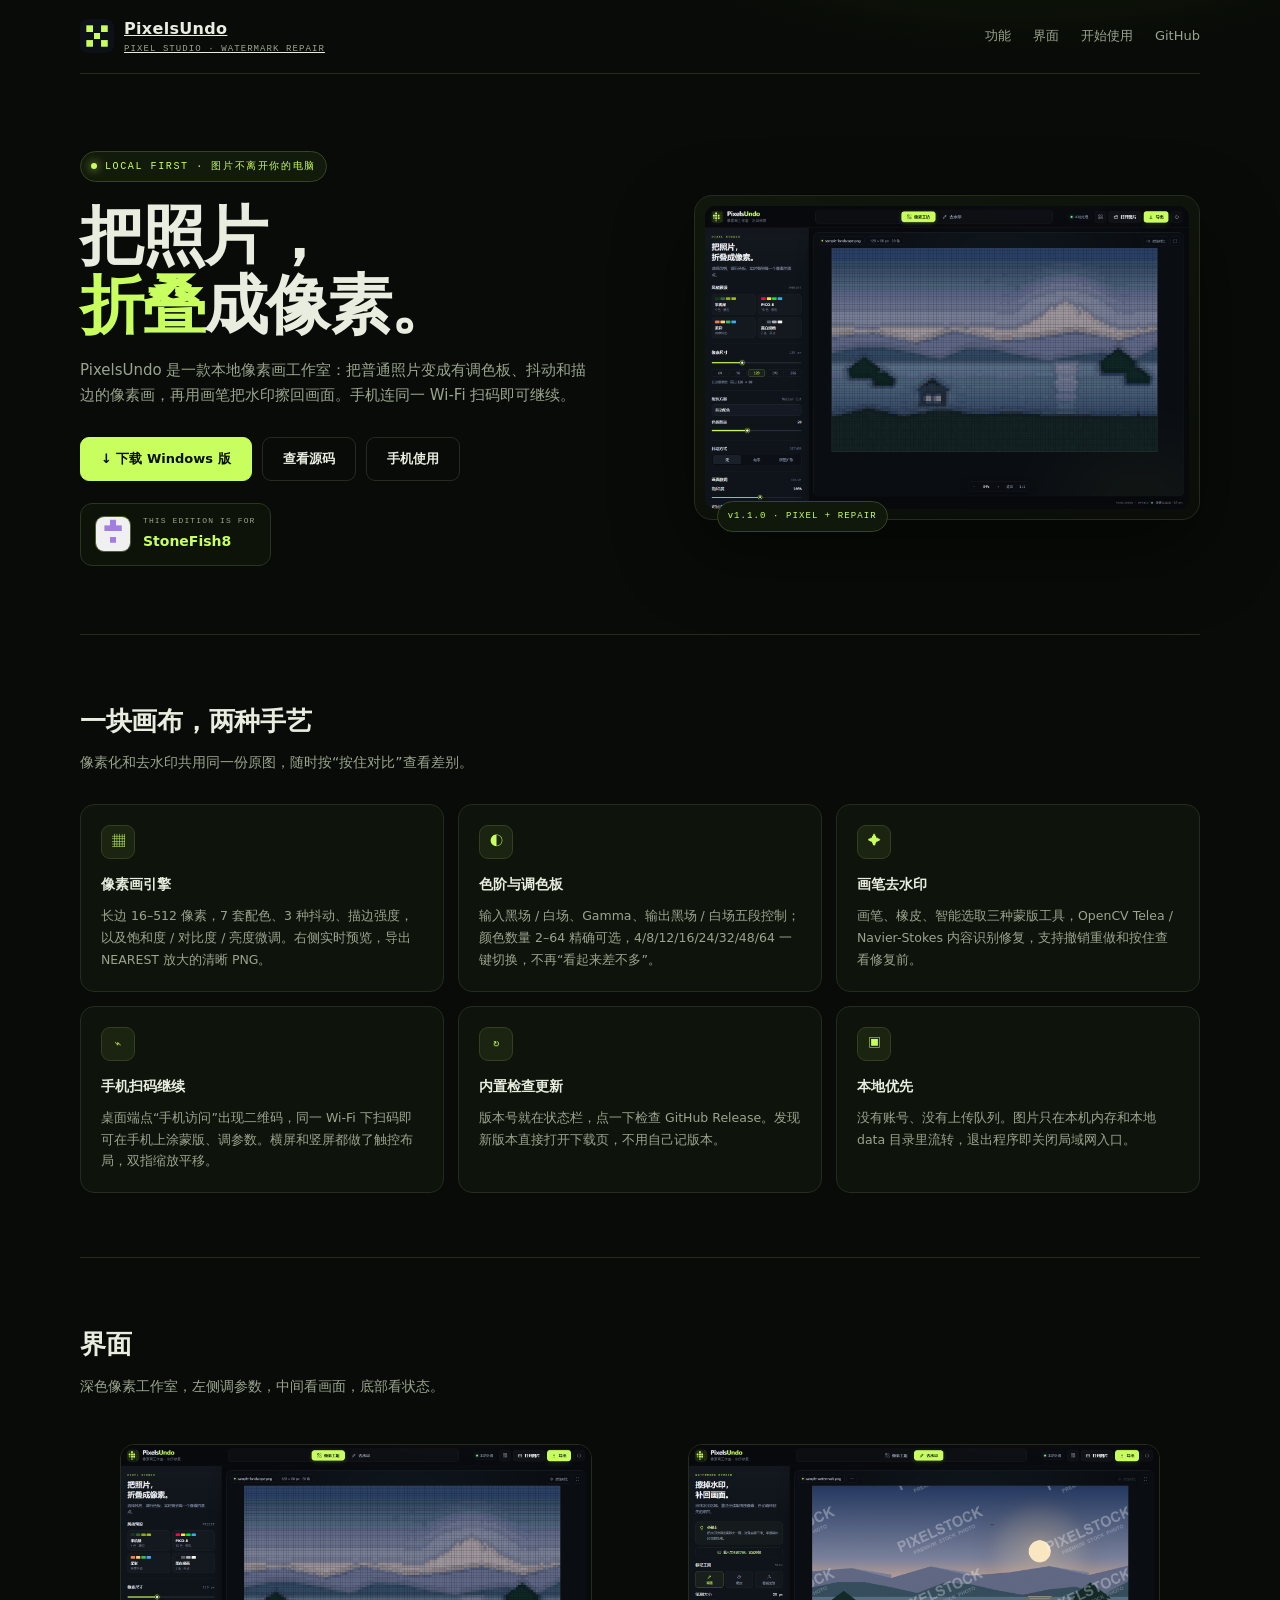
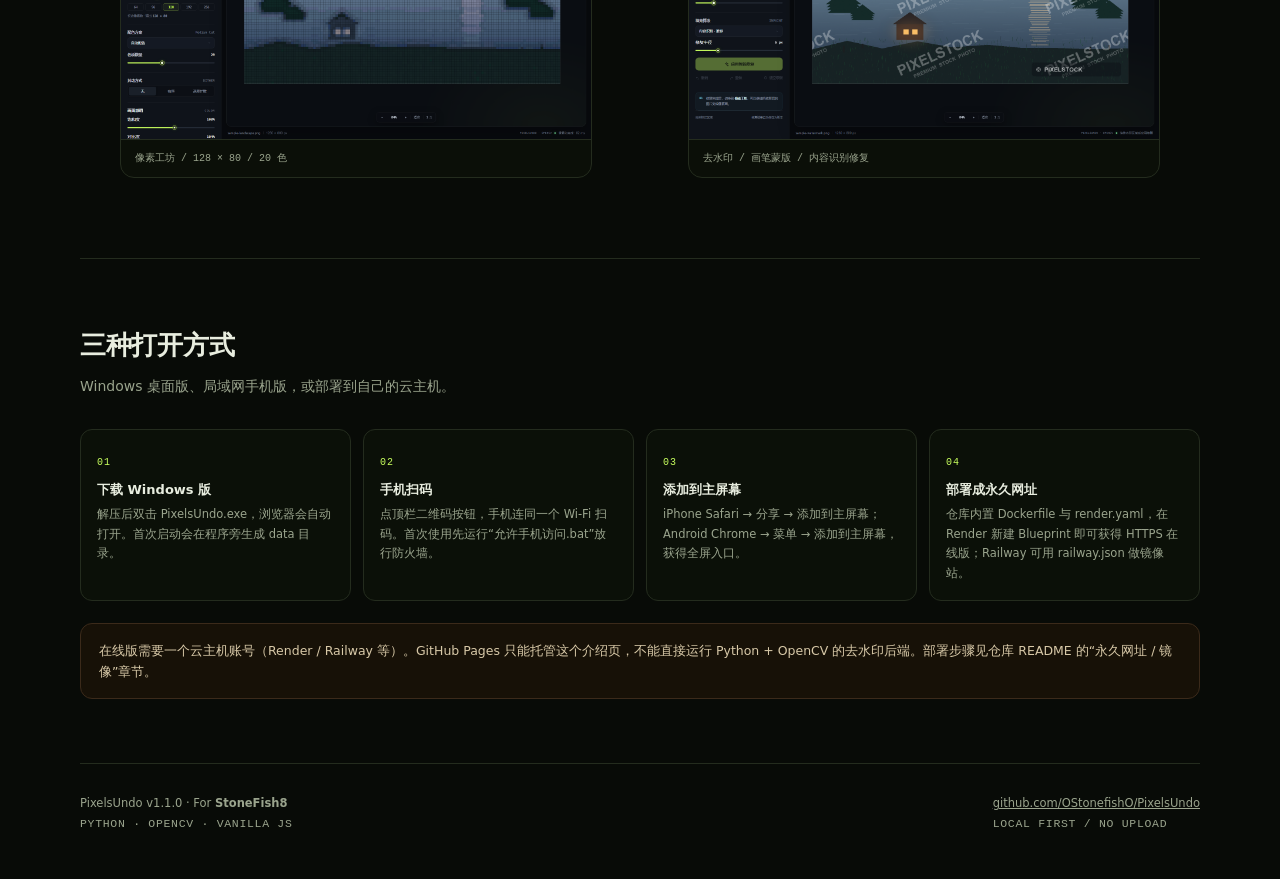
==== site/index.html @ 35895c7f "Release 1.1.0: levels, exact color counts, updater, and cloud deploy" ====
<!doctype html>
<html lang="zh-CN">
<head>
<meta charset="utf-8">
<meta name="viewport" content="width=device-width, initial-scale=1, viewport-fit=cover">
<title>PixelsUndo — 把照片折叠成像素，把水印擦回画面</title>
<meta name="description" content="PixelsUndo 是一款本地运行的像素画工作室：照片转像素画、色阶与调色板控制、画笔去水印、手机扫码使用。">
<meta name="theme-color" content="#0a0d07">
<link rel="icon" href="assets/icon.png">
<style>
:root{--bg:#080b07;--panel:#0e130c;--line:#242c1e;--text:#e8eddf;--muted:#9aa48d;--lime:#c8ff5e;--pink:#ff5c8f;--mono:"Cascadia Code","SFMono-Regular",Consolas,monospace}
*{box-sizing:border-box}
html{scroll-behavior:smooth}
body{margin:0;background:radial-gradient(900px 500px at 80% -10%,#23320d 0%,transparent 60%),var(--bg);color:var(--text);font-family:"Segoe UI","Microsoft YaHei",system-ui,sans-serif;line-height:1.7}
a{color:inherit}
.wrap{width:min(1120px,calc(100% - 40px));margin:0 auto}
nav{display:flex;align-items:center;justify-content:space-between;gap:18px;height:74px;border-bottom:1px solid var(--line)}
.brand{display:flex;align-items:center;gap:10px;font-weight:800;letter-spacing:.02em}
.brand img{width:34px;height:34px;border-radius:8px}
.brand small{display:block;font-family:var(--mono);font-size:9px;color:var(--muted);font-weight:500;letter-spacing:.12em}
.navlinks{display:flex;gap:22px;font-size:13px;color:var(--muted)}
.navlinks a{text-decoration:none}.navlinks a:hover{color:var(--lime)}
.hero{display:grid;grid-template-columns:1.05fr .95fr;gap:54px;align-items:center;padding:76px 0 68px}
.eyebrow{display:inline-flex;align-items:center;gap:8px;font-family:var(--mono);font-size:10px;letter-spacing:.16em;color:var(--lime);border:1px solid #35451f;background:#121a0b;padding:6px 10px;border-radius:999px}
.dot{width:6px;height:6px;border-radius:50%;background:var(--lime);box-shadow:0 0 10px var(--lime)}
h1{font-size:clamp(38px,5.2vw,64px);line-height:1.08;letter-spacing:-.03em;margin:20px 0 18px}
h1 em{font-style:normal;color:var(--lime)}
.lead{font-size:15px;color:var(--muted);max-width:520px;margin:0 0 28px}
.actions{display:flex;flex-wrap:wrap;gap:10px}
.btn{display:inline-flex;align-items:center;justify-content:center;gap:8px;height:44px;padding:0 20px;border-radius:9px;text-decoration:none;font-weight:700;font-size:13px;border:1px solid var(--line);transition:.18s}
.btn.primary{background:var(--lime);color:#0b1004;border-color:var(--lime)}
.btn.primary:hover{filter:brightness(1.08);transform:translateY(-1px)}
.btn.ghost:hover{border-color:#4b5b36;background:#12180d}
.hero-card{position:relative;border:1px solid var(--line);border-radius:18px;background:linear-gradient(160deg,#11170d,#0a0d08);padding:10px;box-shadow:0 30px 80px rgba(0,0,0,.45)}
.hero-card img{display:block;width:100%;border-radius:11px}
.tag{position:absolute;left:22px;bottom:-13px;background:#10170b;border:1px solid #35451f;color:var(--lime);font-family:var(--mono);font-size:9px;letter-spacing:.12em;padding:7px 10px;border-radius:999px}
.dedication{display:flex;align-items:center;gap:12px;margin:22px 0 0;padding:10px 14px;border:1px solid #2a361f;border-radius:12px;background:#0d1309;width:max-content;max-width:100%}
.dedication img{width:36px;height:36px;border-radius:9px;border:1px solid #4c5f32}
.dedication span{font-family:var(--mono);font-size:8px;letter-spacing:.14em;color:var(--muted);display:block}
.dedication strong{font-size:14px;color:var(--lime)}
section{padding:64px 0;border-top:1px solid var(--line)}
h2{font-size:26px;margin:0 0 8px;letter-spacing:-.01em}
.sub{color:var(--muted);font-size:14px;margin:0 0 30px}
.grid{display:grid;grid-template-columns:repeat(3,1fr);gap:14px}
.card{border:1px solid var(--line);background:var(--panel);border-radius:14px;padding:20px}
.card .ico{width:34px;height:34px;border-radius:9px;background:#1a2411;border:1px solid #33401f;display:grid;place-items:center;color:var(--lime);font-family:var(--mono);font-size:13px;margin-bottom:14px}
.card h3{font-size:14px;margin:0 0 8px}
.card p{margin:0;font-size:12.5px;color:var(--muted);line-height:1.75}
.shots{display:grid;grid-template-columns:1fr 1fr;gap:16px}
.shot{border:1px solid var(--line);border-radius:14px;overflow:hidden;background:#0b0f08}
.shot img{display:block;width:100%;height:auto}
.shot figcaption{padding:10px 14px;font-family:var(--mono);font-size:10px;color:var(--muted);border-top:1px solid var(--line)}
.steps{display:grid;grid-template-columns:repeat(4,1fr);gap:12px;counter-reset:s}
.step{border:1px solid var(--line);border-radius:12px;padding:16px;background:#0b1008}
.step:before{counter-increment:s;content:"0" counter(s);font-family:var(--mono);font-size:10px;color:var(--lime);letter-spacing:.1em}
.step b{display:block;font-size:13px;margin:6px 0 4px}
.step p{margin:0;color:var(--muted);font-size:11.5px;line-height:1.7}
.note{border:1px solid #3b2a1a;background:#171107;border-radius:12px;padding:16px 18px;color:#d8c9a8;font-size:12.5px;margin-top:22px}
footer{border-top:1px solid var(--line);padding:30px 0 46px;color:var(--muted);font-size:11.5px;display:flex;justify-content:space-between;gap:18px;flex-wrap:wrap}
footer .mono{font-family:var(--mono);letter-spacing:.06em}
@media(max-width:860px){.hero{grid-template-columns:1fr;gap:34px;padding-top:48px}.grid{grid-template-columns:1fr 1fr}.steps{grid-template-columns:1fr 1fr}.navlinks{display:none}h1{font-size:40px}}
@media(max-width:560px){.grid,.shots{grid-template-columns:1fr}.steps{grid-template-columns:1fr 1fr}.wrap{width:calc(100% - 28px)}.hero{padding:38px 0 44px}.card{padding:16px}}
</style>
</head>
<body>
<div class="wrap">
  <nav>
    <a class="brand" href="./"><img src="assets/icon.png" alt=""><div>PixelsUndo<small>PIXEL STUDIO · WATERMARK REPAIR</small></div></a>
    <div class="navlinks">
      <a href="#features">功能</a><a href="#shots">界面</a><a href="#start">开始使用</a><a href="https://github.com/OStonefishO/PixelsUndo">GitHub</a>
    </div>
  </nav>

  <header class="hero">
    <div>
      <span class="eyebrow"><i class="dot"></i>LOCAL FIRST · 图片不离开你的电脑</span>
      <h1>把照片，<br><em>折叠</em>成像素。</h1>
      <p class="lead">PixelsUndo 是一款本地像素画工作室：把普通照片变成有调色板、抖动和描边的像素画，再用画笔把水印擦回画面。手机连同一 Wi-Fi 扫码即可继续。</p>
      <div class="actions">
        <a class="btn primary" href="https://github.com/OStonefishO/PixelsUndo/releases/latest">↓ 下载 Windows 版</a>
        <a class="btn ghost" href="https://github.com/OStonefishO/PixelsUndo">查看源码</a>
        <a class="btn ghost" href="#start">手机使用</a>
      </div>
      <div class="dedication">
        <img src="assets/avatar.png" alt="StoneFish8">
        <div><span>THIS EDITION IS FOR</span><strong>StoneFish8</strong></div>
      </div>
    </div>
    <div class="hero-card">
      <img src="assets/pixel.png" alt="PixelsUndo 像素工坊界面">
      <span class="tag">v1.1.0 · PIXEL + REPAIR</span>
    </div>
  </header>

  <section id="features">
    <h2>一块画布，两种手艺</h2>
    <p class="sub">像素化和去水印共用同一份原图，随时按“按住对比”查看差别。</p>
    <div class="grid">
      <article class="card"><div class="ico">▦</div><h3>像素画引擎</h3><p>长边 16–512 像素，7 套配色、3 种抖动、描边强度，以及饱和度 / 对比度 / 亮度微调。右侧实时预览，导出 NEAREST 放大的清晰 PNG。</p></article>
      <article class="card"><div class="ico">◐</div><h3>色阶与调色板</h3><p>输入黑场 / 白场、Gamma、输出黑场 / 白场五段控制；颜色数量 2–64 精确可选，4/8/12/16/24/32/48/64 一键切换，不再“看起来差不多”。</p></article>
      <article class="card"><div class="ico">✦</div><h3>画笔去水印</h3><p>画笔、橡皮、智能选取三种蒙版工具，OpenCV Telea / Navier-Stokes 内容识别修复，支持撤销重做和按住查看修复前。</p></article>
      <article class="card"><div class="ico">⌁</div><h3>手机扫码继续</h3><p>桌面端点“手机访问”出现二维码，同一 Wi-Fi 下扫码即可在手机上涂蒙版、调参数。横屏和竖屏都做了触控布局，双指缩放平移。</p></article>
      <article class="card"><div class="ico">↻</div><h3>内置检查更新</h3><p>版本号就在状态栏，点一下检查 GitHub Release。发现新版本直接打开下载页，不用自己记版本。</p></article>
      <article class="card"><div class="ico">▣</div><h3>本地优先</h3><p>没有账号、没有上传队列。图片只在本机内存和本地 data 目录里流转，退出程序即关闭局域网入口。</p></article>
    </div>
  </section>

  <section id="shots">
    <h2>界面</h2>
    <p class="sub">深色像素工作室，左侧调参数，中间看画面，底部看状态。</p>
    <div class="shots">
      <figure class="shot"><img src="assets/pixel.png" alt="像素工坊"><figcaption>像素工坊 / 128 × 80 / 20 色</figcaption></figure>
      <figure class="shot"><img src="assets/clean.png" alt="去水印"><figcaption>去水印 / 画笔蒙版 / 内容识别修复</figcaption></figure>
    </div>
  </section>

  <section id="start">
    <h2>三种打开方式</h2>
    <p class="sub">Windows 桌面版、局域网手机版，或部署到自己的云主机。</p>
    <div class="steps">
      <div class="step"><b>下载 Windows 版</b><p>解压后双击 PixelsUndo.exe，浏览器会自动打开。首次启动会在程序旁生成 data 目录。</p></div>
      <div class="step"><b>手机扫码</b><p>点顶栏二维码按钮，手机连同一个 Wi-Fi 扫码。首次使用先运行“允许手机访问.bat”放行防火墙。</p></div>
      <div class="step"><b>添加到主屏幕</b><p>iPhone Safari → 分享 → 添加到主屏幕；Android Chrome → 菜单 → 添加到主屏幕，获得全屏入口。</p></div>
      <div class="step"><b>部署成永久网址</b><p>仓库内置 Dockerfile 与 render.yaml，在 Render 新建 Blueprint 即可获得 HTTPS 在线版；Railway 可用 railway.json 做镜像站。</p></div>
    </div>
    <div class="note">在线版需要一个云主机账号（Render / Railway 等）。GitHub Pages 只能托管这个介绍页，不能直接运行 Python + OpenCV 的去水印后端。部署步骤见仓库 README 的“永久网址 / 镜像”章节。</div>
  </section>

  <footer>
    <div>PixelsUndo v1.1.0 · For <b>StoneFish8</b><br><span class="mono">PYTHON · OPENCV · VANILLA JS</span></div>
    <div><a href="https://github.com/OStonefishO/PixelsUndo">github.com/OStonefishO/PixelsUndo</a><br><span class="mono">LOCAL FIRST / NO UPLOAD</span></div>
  </footer>
</div>
</body>
</html>
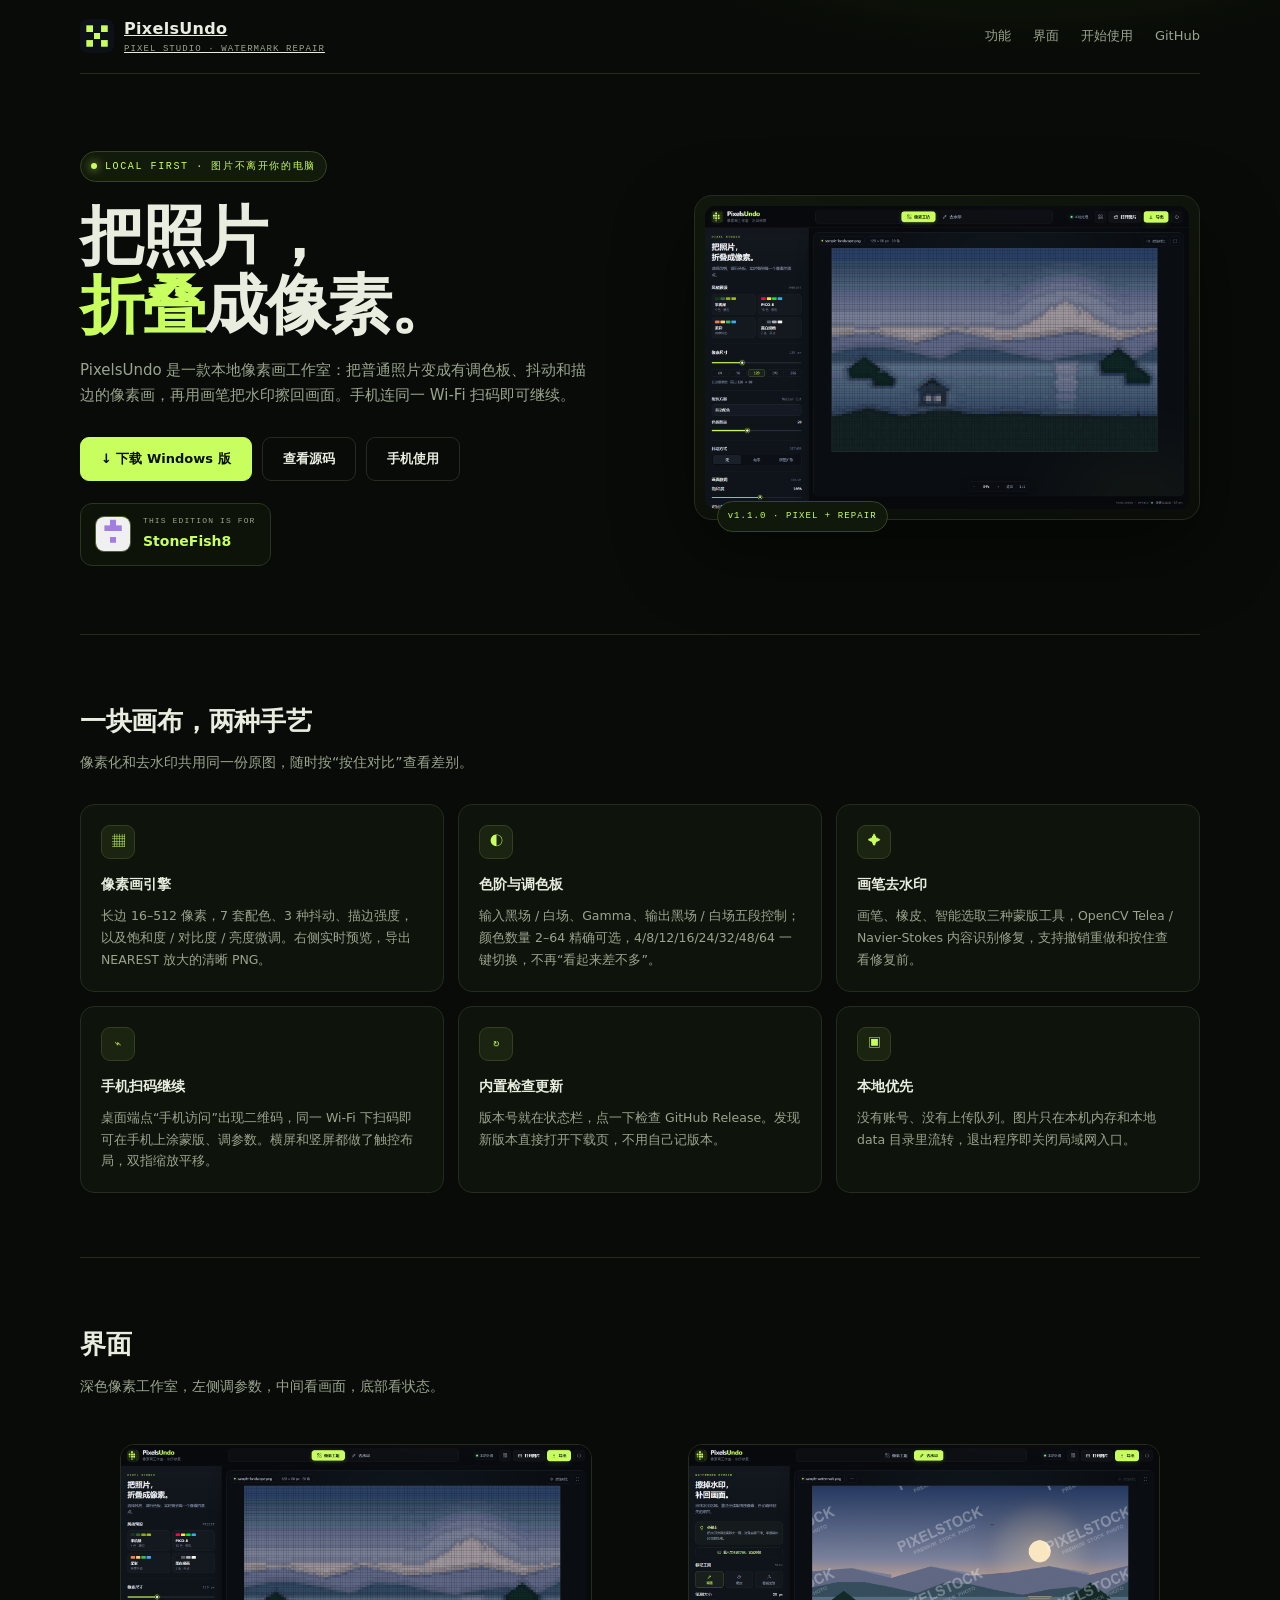
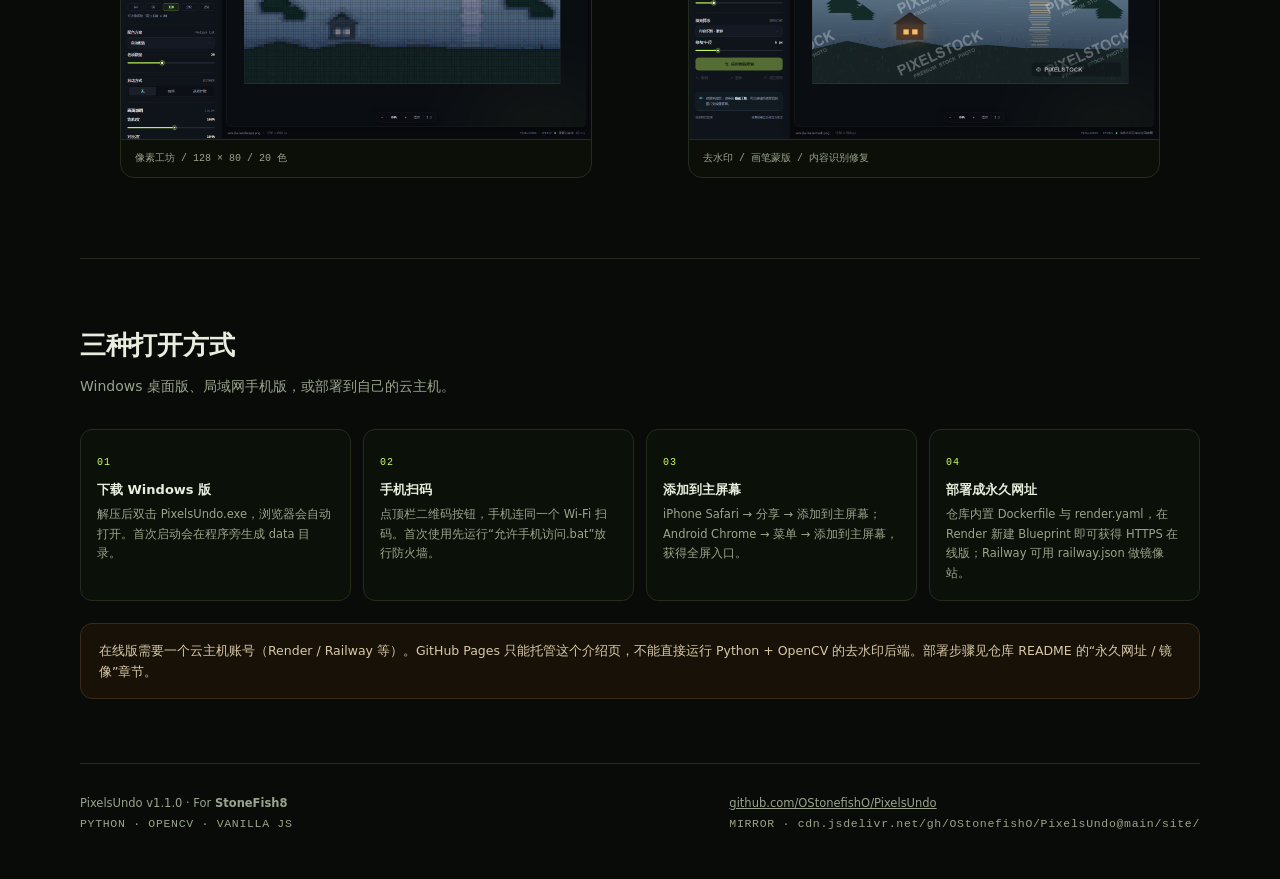
==== commit 5ab3dc3b: "Add live Pages and jsDelivr mirror links" ====
--- a/site/index.html
+++ b/site/index.html
@@ -128,7 +128,7 @@
 
   <footer>
     <div>PixelsUndo v1.1.0 · For <b>StoneFish8</b><br><span class="mono">PYTHON · OPENCV · VANILLA JS</span></div>
-    <div><a href="https://github.com/OStonefishO/PixelsUndo">github.com/OStonefishO/PixelsUndo</a><br><span class="mono">LOCAL FIRST / NO UPLOAD</span></div>
+    <div><a href="https://github.com/OStonefishO/PixelsUndo">github.com/OStonefishO/PixelsUndo</a><br><span class="mono">MIRROR · cdn.jsdelivr.net/gh/OStonefishO/PixelsUndo@main/site/</span></div>
   </footer>
 </div>
 </body>
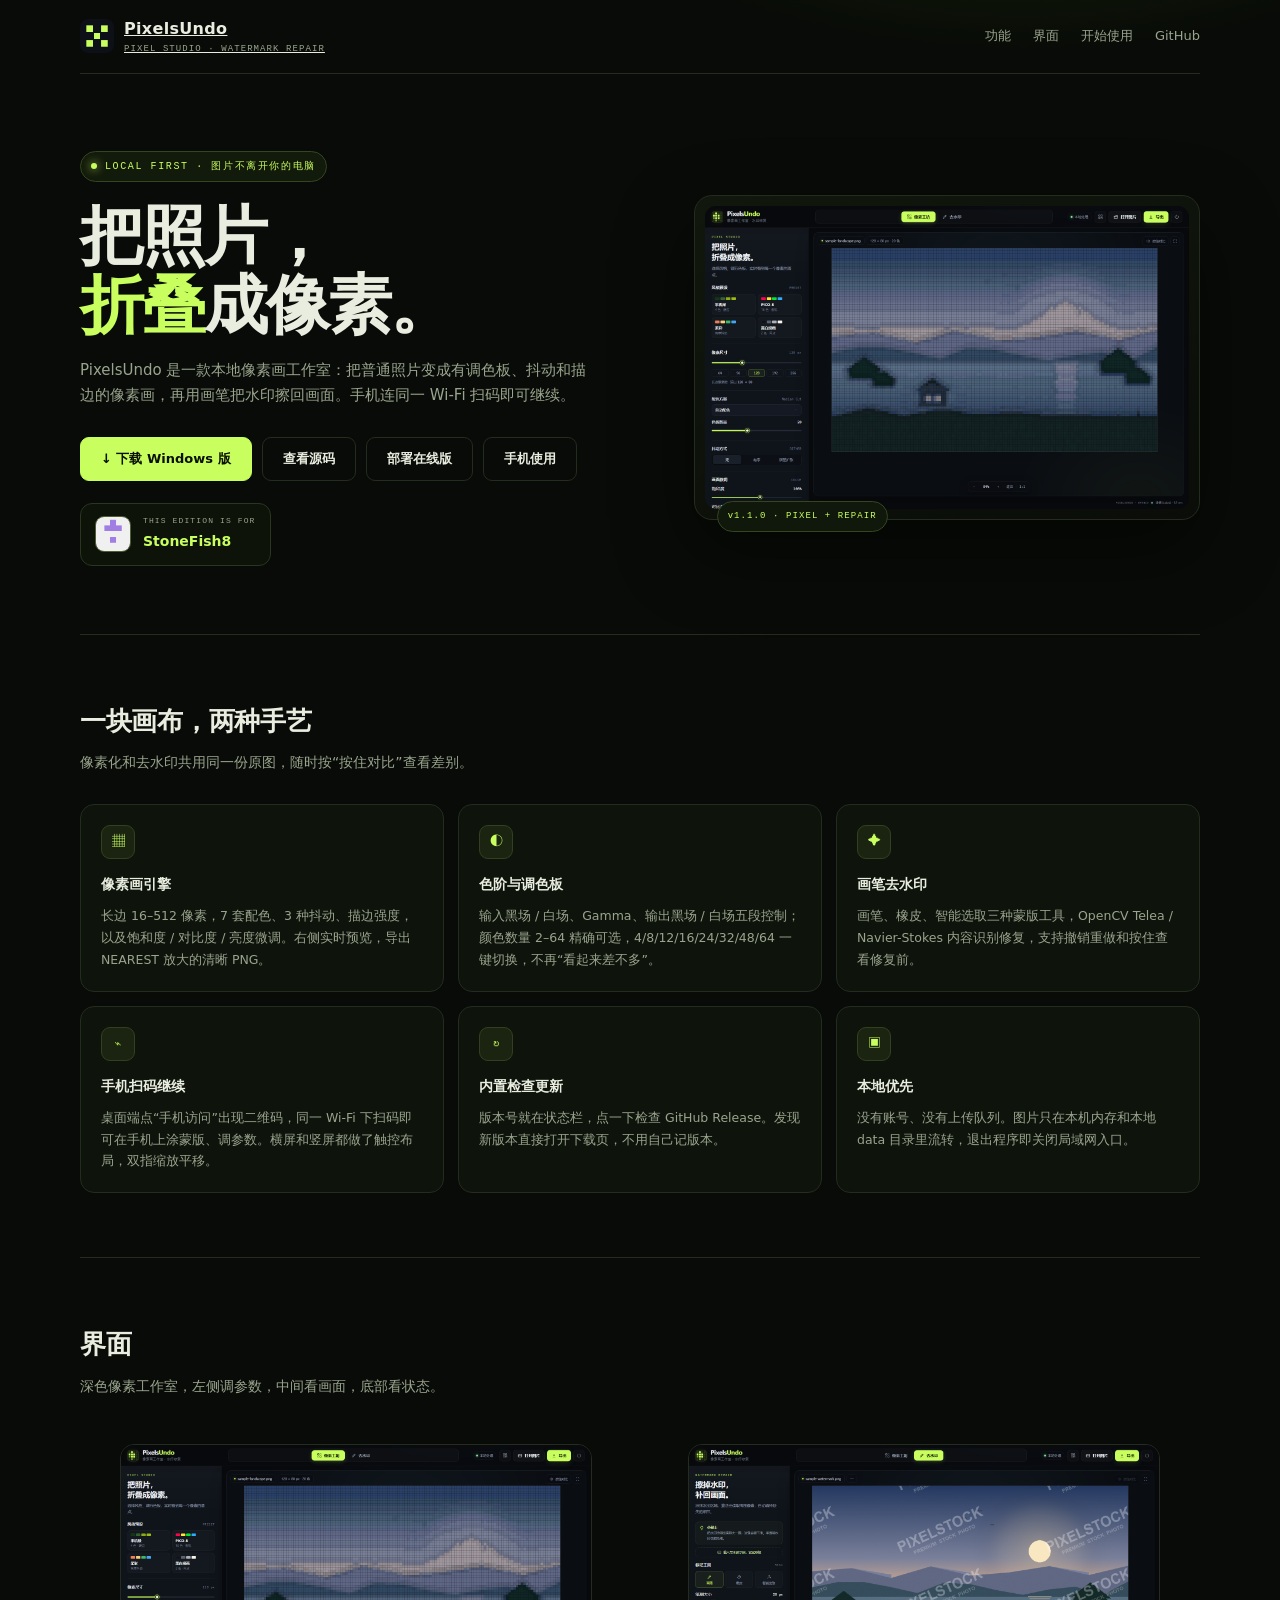
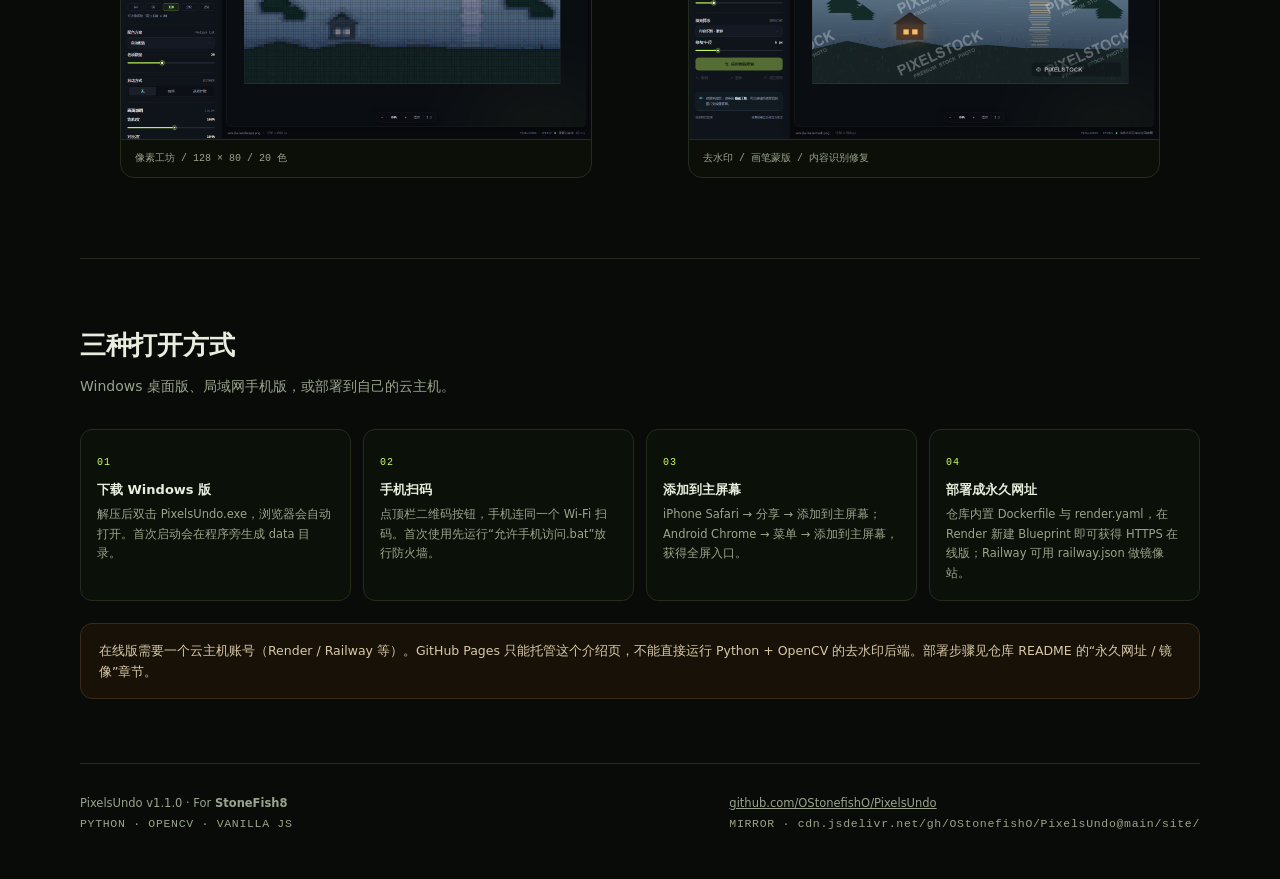
==== commit 7ab74c73: "Add one-click Render deploy link" ====
--- a/site/index.html
+++ b/site/index.html
@@ -79,6 +79,7 @@
       <div class="actions">
         <a class="btn primary" href="https://github.com/OStonefishO/PixelsUndo/releases/latest">↓ 下载 Windows 版</a>
         <a class="btn ghost" href="https://github.com/OStonefishO/PixelsUndo">查看源码</a>
+        <a class="btn ghost" href="https://render.com/deploy?repo=https://github.com/OStonefishO/PixelsUndo">部署在线版</a>
         <a class="btn ghost" href="#start">手机使用</a>
       </div>
       <div class="dedication">
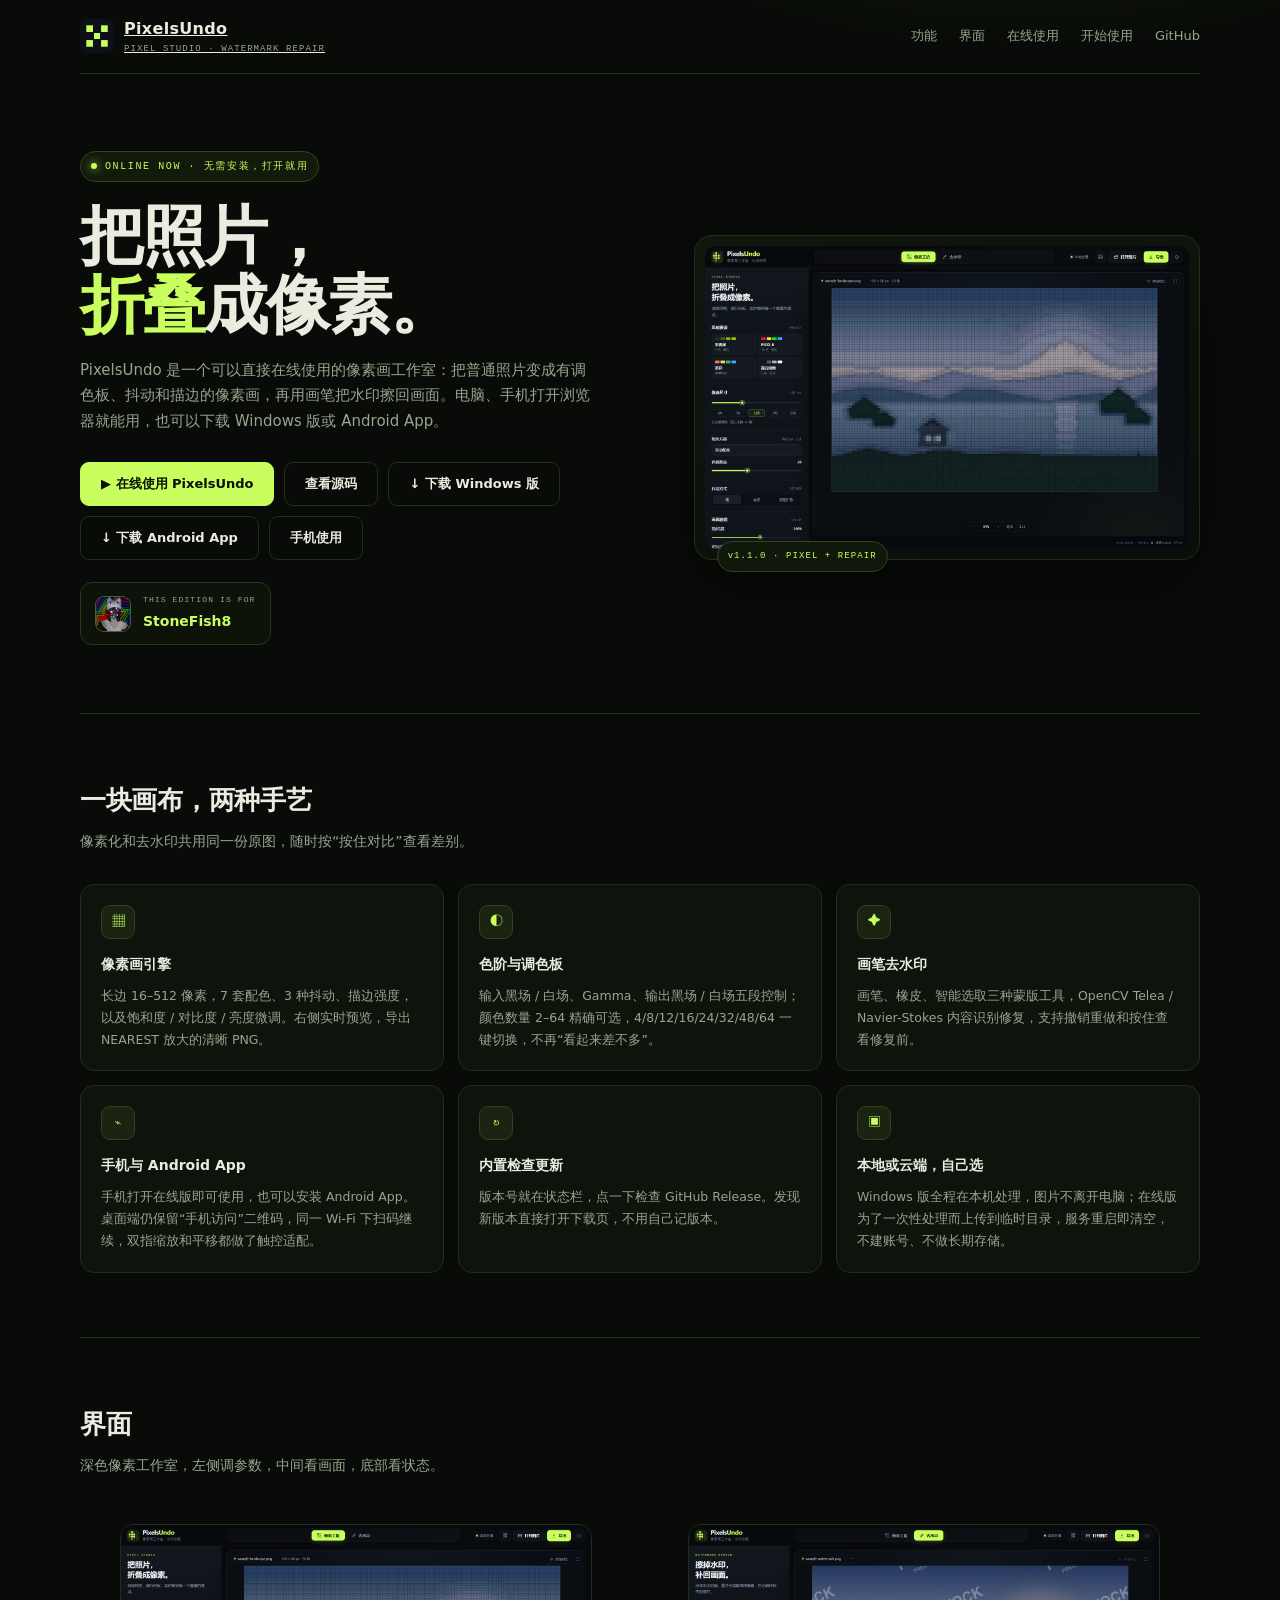
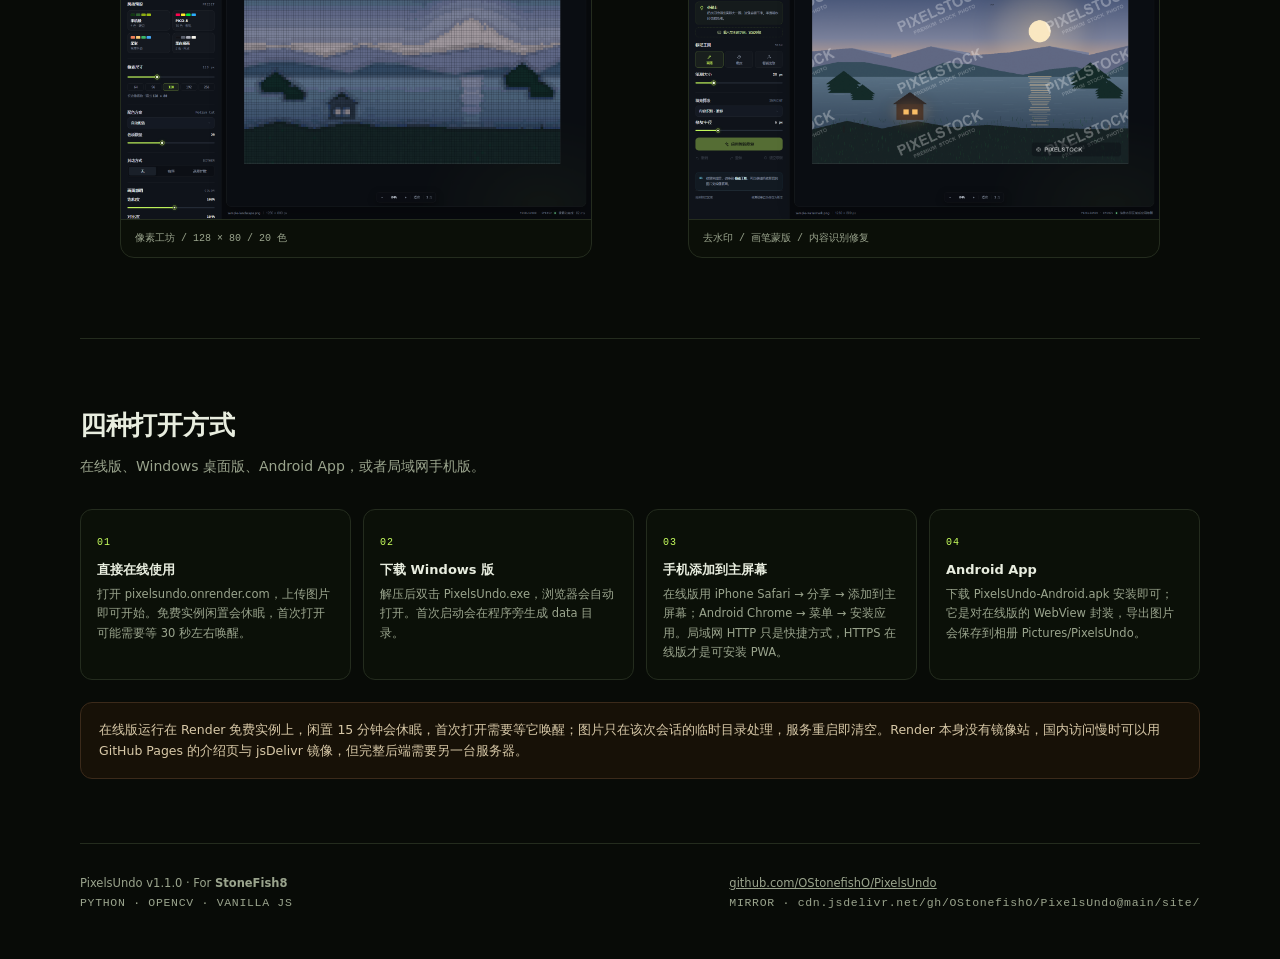
==== commit 6b3bd700: "Add Android WebView app and online app links" ====
--- a/site/index.html
+++ b/site/index.html
@@ -1,10 +1,10 @@
-<!doctype html>
+﻿<!doctype html>
 <html lang="zh-CN">
 <head>
 <meta charset="utf-8">
 <meta name="viewport" content="width=device-width, initial-scale=1, viewport-fit=cover">
 <title>PixelsUndo — 把照片折叠成像素，把水印擦回画面</title>
-<meta name="description" content="PixelsUndo 是一款本地运行的像素画工作室：照片转像素画、色阶与调色板控制、画笔去水印、手机扫码使用。">
+<meta name="description" content="PixelsUndo 在线像素画工作室：照片转像素画、色阶与调色板控制、画笔去水印，无需安装，手机和电脑都能直接使用。">
 <meta name="theme-color" content="#0a0d07">
 <link rel="icon" href="assets/icon.png">
 <style>
@@ -67,19 +67,20 @@
   <nav>
     <a class="brand" href="./"><img src="assets/icon.png" alt=""><div>PixelsUndo<small>PIXEL STUDIO · WATERMARK REPAIR</small></div></a>
     <div class="navlinks">
-      <a href="#features">功能</a><a href="#shots">界面</a><a href="#start">开始使用</a><a href="https://github.com/OStonefishO/PixelsUndo">GitHub</a>
+      <a href="#features">功能</a><a href="#shots">界面</a><a href="https://pixelsundo.onrender.com/">在线使用</a><a href="#start">开始使用</a><a href="https://github.com/OStonefishO/PixelsUndo">GitHub</a>
     </div>
   </nav>
 
   <header class="hero">
     <div>
-      <span class="eyebrow"><i class="dot"></i>LOCAL FIRST · 图片不离开你的电脑</span>
+      <span class="eyebrow"><i class="dot"></i>ONLINE NOW · 无需安装，打开就用</span>
       <h1>把照片，<br><em>折叠</em>成像素。</h1>
-      <p class="lead">PixelsUndo 是一款本地像素画工作室：把普通照片变成有调色板、抖动和描边的像素画，再用画笔把水印擦回画面。手机连同一 Wi-Fi 扫码即可继续。</p>
+      <p class="lead">PixelsUndo 是一个可以直接在线使用的像素画工作室：把普通照片变成有调色板、抖动和描边的像素画，再用画笔把水印擦回画面。电脑、手机打开浏览器就能用，也可以下载 Windows 版或 Android App。</p>
       <div class="actions">
-        <a class="btn primary" href="https://github.com/OStonefishO/PixelsUndo/releases/latest">↓ 下载 Windows 版</a>
+        <a class="btn primary" href="https://pixelsundo.onrender.com/">▶ 在线使用 PixelsUndo</a>
         <a class="btn ghost" href="https://github.com/OStonefishO/PixelsUndo">查看源码</a>
-        <a class="btn ghost" href="https://render.com/deploy?repo=https://github.com/OStonefishO/PixelsUndo">部署在线版</a>
+        <a class="btn ghost" href="https://github.com/OStonefishO/PixelsUndo/releases/latest">↓ 下载 Windows 版</a>
+        <a class="btn ghost" href="https://github.com/OStonefishO/PixelsUndo/releases/latest/download/PixelsUndo-Android.apk">↓ 下载 Android App</a>
         <a class="btn ghost" href="#start">手机使用</a>
       </div>
       <div class="dedication">
@@ -100,9 +101,9 @@
       <article class="card"><div class="ico">▦</div><h3>像素画引擎</h3><p>长边 16–512 像素，7 套配色、3 种抖动、描边强度，以及饱和度 / 对比度 / 亮度微调。右侧实时预览，导出 NEAREST 放大的清晰 PNG。</p></article>
       <article class="card"><div class="ico">◐</div><h3>色阶与调色板</h3><p>输入黑场 / 白场、Gamma、输出黑场 / 白场五段控制；颜色数量 2–64 精确可选，4/8/12/16/24/32/48/64 一键切换，不再“看起来差不多”。</p></article>
       <article class="card"><div class="ico">✦</div><h3>画笔去水印</h3><p>画笔、橡皮、智能选取三种蒙版工具，OpenCV Telea / Navier-Stokes 内容识别修复，支持撤销重做和按住查看修复前。</p></article>
-      <article class="card"><div class="ico">⌁</div><h3>手机扫码继续</h3><p>桌面端点“手机访问”出现二维码，同一 Wi-Fi 下扫码即可在手机上涂蒙版、调参数。横屏和竖屏都做了触控布局，双指缩放平移。</p></article>
+      <article class="card"><div class="ico">⌁</div><h3>手机与 Android App</h3><p>手机打开在线版即可使用，也可以安装 Android App。桌面端仍保留“手机访问”二维码，同一 Wi-Fi 下扫码继续，双指缩放和平移都做了触控适配。</p></article>
       <article class="card"><div class="ico">↻</div><h3>内置检查更新</h3><p>版本号就在状态栏，点一下检查 GitHub Release。发现新版本直接打开下载页，不用自己记版本。</p></article>
-      <article class="card"><div class="ico">▣</div><h3>本地优先</h3><p>没有账号、没有上传队列。图片只在本机内存和本地 data 目录里流转，退出程序即关闭局域网入口。</p></article>
+      <article class="card"><div class="ico">▣</div><h3>本地或云端，自己选</h3><p>Windows 版全程在本机处理，图片不离开电脑；在线版为了一次性处理而上传到临时目录，服务重启即清空，不建账号、不做长期存储。</p></article>
     </div>
   </section>
 
@@ -116,15 +117,15 @@
   </section>
 
   <section id="start">
-    <h2>三种打开方式</h2>
-    <p class="sub">Windows 桌面版、局域网手机版，或部署到自己的云主机。</p>
+    <h2>四种打开方式</h2>
+    <p class="sub">在线版、Windows 桌面版、Android App，或者局域网手机版。</p>
     <div class="steps">
+      <div class="step"><b>直接在线使用</b><p>打开 pixelsundo.onrender.com，上传图片即可开始。免费实例闲置会休眠，首次打开可能需要等 30 秒左右唤醒。</p></div>
       <div class="step"><b>下载 Windows 版</b><p>解压后双击 PixelsUndo.exe，浏览器会自动打开。首次启动会在程序旁生成 data 目录。</p></div>
-      <div class="step"><b>手机扫码</b><p>点顶栏二维码按钮，手机连同一个 Wi-Fi 扫码。首次使用先运行“允许手机访问.bat”放行防火墙。</p></div>
-      <div class="step"><b>添加到主屏幕</b><p>iPhone Safari → 分享 → 添加到主屏幕；Android Chrome → 菜单 → 添加到主屏幕，获得全屏入口。</p></div>
-      <div class="step"><b>部署成永久网址</b><p>仓库内置 Dockerfile 与 render.yaml，在 Render 新建 Blueprint 即可获得 HTTPS 在线版；Railway 可用 railway.json 做镜像站。</p></div>
+      <div class="step"><b>手机添加到主屏幕</b><p>在线版用 iPhone Safari → 分享 → 添加到主屏幕；Android Chrome → 菜单 → 安装应用。局域网 HTTP 只是快捷方式，HTTPS 在线版才是可安装 PWA。</p></div>
+      <div class="step"><b>Android App</b><p>下载 PixelsUndo-Android.apk 安装即可；它是对在线版的 WebView 封装，导出图片会保存到相册 Pictures/PixelsUndo。</p></div>
     </div>
-    <div class="note">在线版需要一个云主机账号（Render / Railway 等）。GitHub Pages 只能托管这个介绍页，不能直接运行 Python + OpenCV 的去水印后端。部署步骤见仓库 README 的“永久网址 / 镜像”章节。</div>
+    <div class="note">在线版运行在 Render 免费实例上，闲置 15 分钟会休眠，首次打开需要等它唤醒；图片只在该次会话的临时目录处理，服务重启即清空。Render 本身没有镜像站，国内访问慢时可以用 GitHub Pages 的介绍页与 jsDelivr 镜像，但完整后端需要另一台服务器。</div>
   </section>
 
   <footer>
@@ -134,3 +135,6 @@
 </div>
 </body>
 </html>
+
+
+
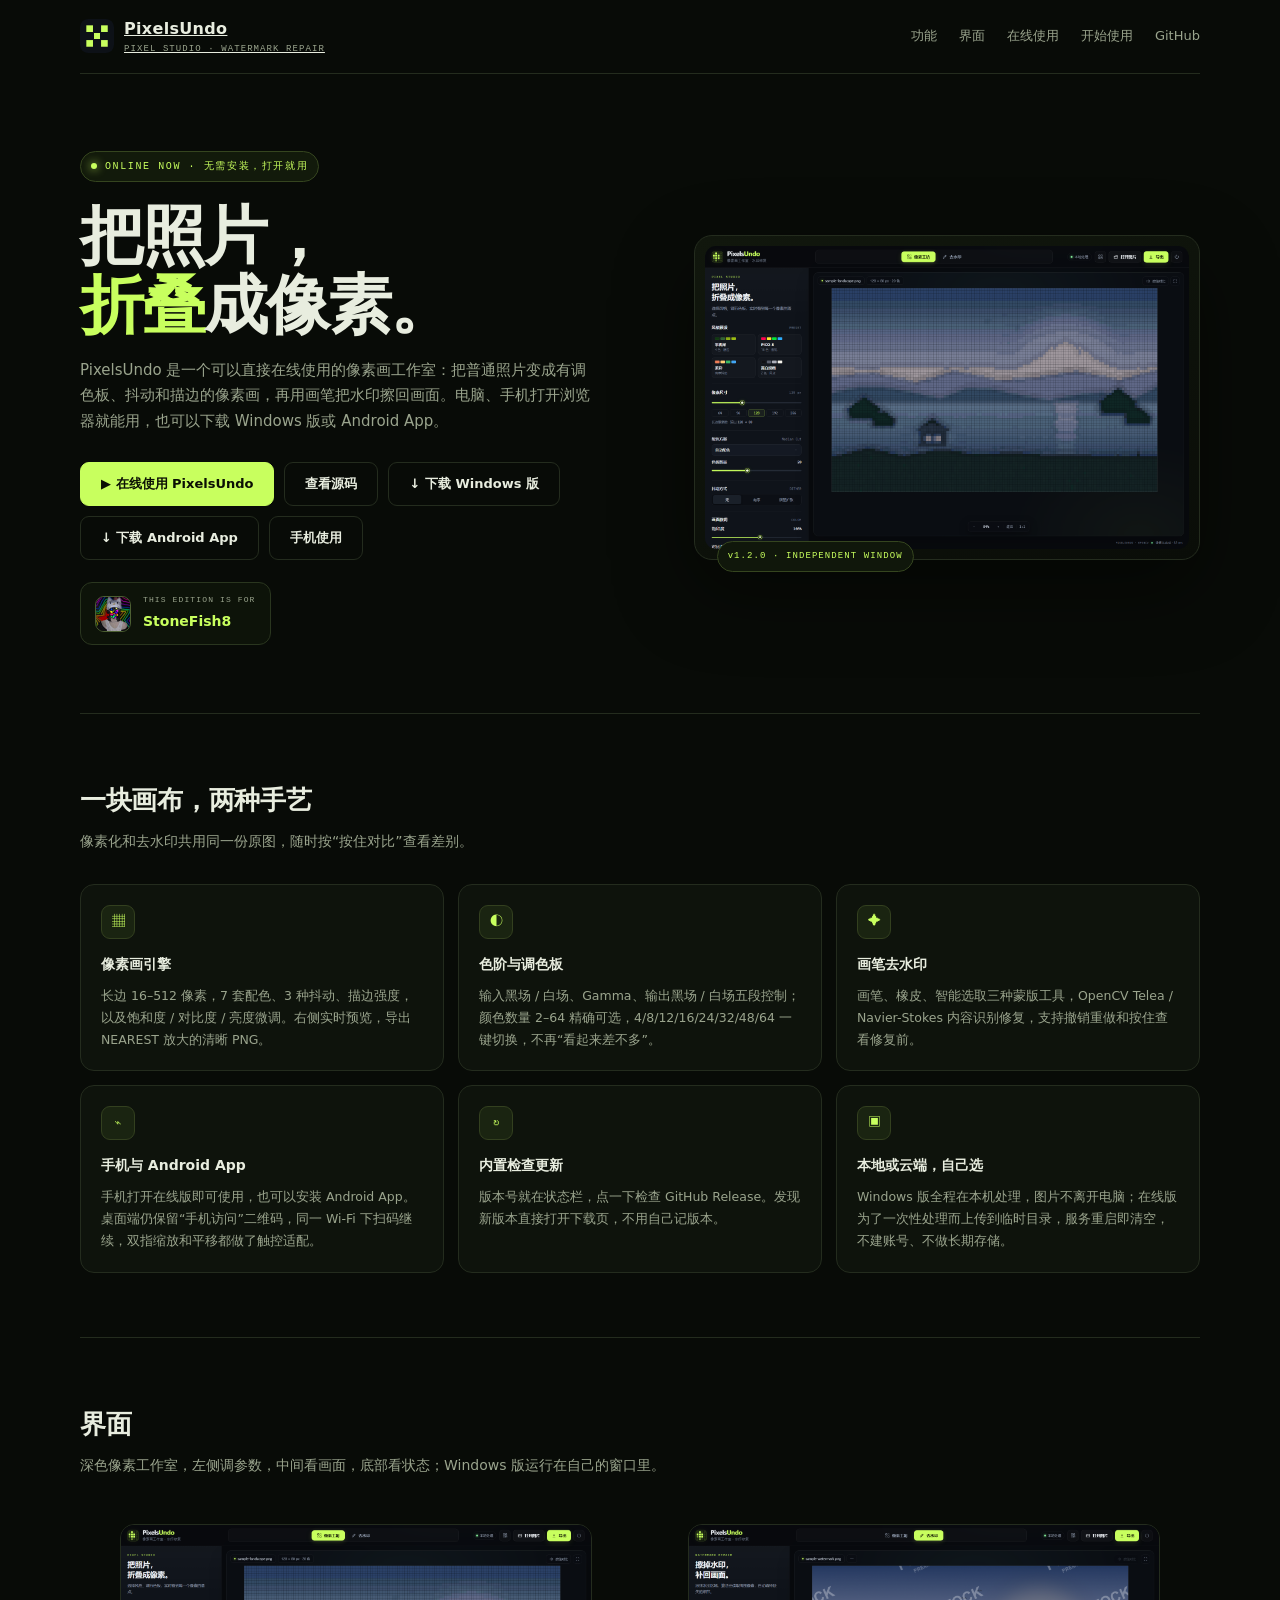
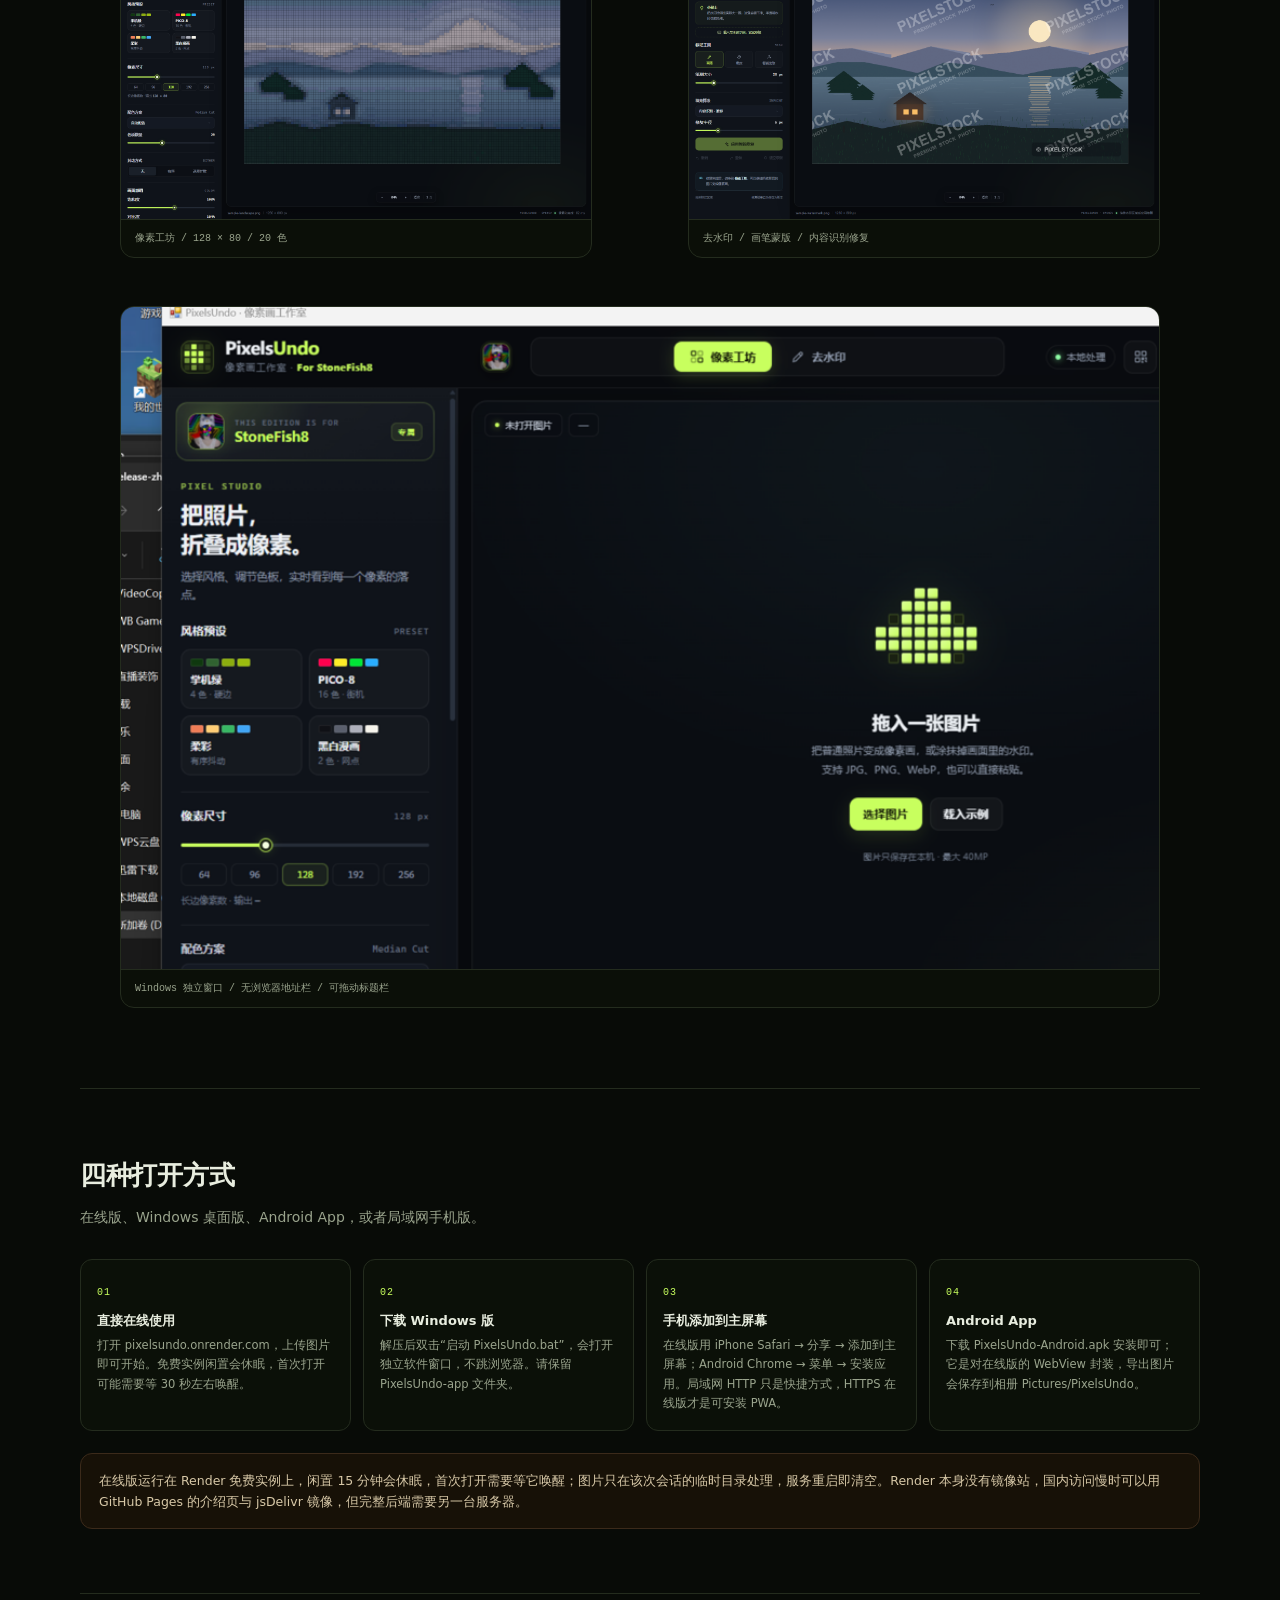
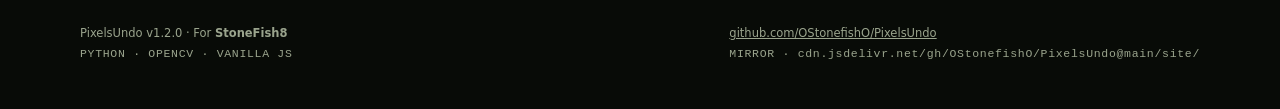
==== commit 04a60702: "Release 1.2.0: native window host, overlay fix, mobile upload speedup" ====
--- a/site/index.html
+++ b/site/index.html
@@ -1,4 +1,4 @@
-﻿<!doctype html>
+<!doctype html>
 <html lang="zh-CN">
 <head>
 <meta charset="utf-8">
@@ -50,6 +50,7 @@
 .shot{border:1px solid var(--line);border-radius:14px;overflow:hidden;background:#0b0f08}
 .shot img{display:block;width:100%;height:auto}
 .shot figcaption{padding:10px 14px;font-family:var(--mono);font-size:10px;color:var(--muted);border-top:1px solid var(--line)}
+.shot.wide{grid-column:1/-1}
 .steps{display:grid;grid-template-columns:repeat(4,1fr);gap:12px;counter-reset:s}
 .step{border:1px solid var(--line);border-radius:12px;padding:16px;background:#0b1008}
 .step:before{counter-increment:s;content:"0" counter(s);font-family:var(--mono);font-size:10px;color:var(--lime);letter-spacing:.1em}
@@ -90,7 +91,7 @@
     </div>
     <div class="hero-card">
       <img src="assets/pixel.png" alt="PixelsUndo 像素工坊界面">
-      <span class="tag">v1.1.0 · PIXEL + REPAIR</span>
+      <span class="tag">v1.2.0 · INDEPENDENT WINDOW</span>
     </div>
   </header>
 
@@ -109,10 +110,11 @@
 
   <section id="shots">
     <h2>界面</h2>
-    <p class="sub">深色像素工作室，左侧调参数，中间看画面，底部看状态。</p>
+    <p class="sub">深色像素工作室，左侧调参数，中间看画面，底部看状态；Windows 版运行在自己的窗口里。</p>
     <div class="shots">
       <figure class="shot"><img src="assets/pixel.png" alt="像素工坊"><figcaption>像素工坊 / 128 × 80 / 20 色</figcaption></figure>
       <figure class="shot"><img src="assets/clean.png" alt="去水印"><figcaption>去水印 / 画笔蒙版 / 内容识别修复</figcaption></figure>
+      <figure class="shot wide"><img src="assets/native.png" alt="PixelsUndo 独立桌面窗口"><figcaption>Windows 独立窗口 / 无浏览器地址栏 / 可拖动标题栏</figcaption></figure>
     </div>
   </section>
 
@@ -121,7 +123,7 @@
     <p class="sub">在线版、Windows 桌面版、Android App，或者局域网手机版。</p>
     <div class="steps">
       <div class="step"><b>直接在线使用</b><p>打开 pixelsundo.onrender.com，上传图片即可开始。免费实例闲置会休眠，首次打开可能需要等 30 秒左右唤醒。</p></div>
-      <div class="step"><b>下载 Windows 版</b><p>解压后双击 PixelsUndo.exe，浏览器会自动打开。首次启动会在程序旁生成 data 目录。</p></div>
+      <div class="step"><b>下载 Windows 版</b><p>解压后双击“启动 PixelsUndo.bat”，会打开独立软件窗口，不跳浏览器。请保留 PixelsUndo-app 文件夹。</p></div>
       <div class="step"><b>手机添加到主屏幕</b><p>在线版用 iPhone Safari → 分享 → 添加到主屏幕；Android Chrome → 菜单 → 安装应用。局域网 HTTP 只是快捷方式，HTTPS 在线版才是可安装 PWA。</p></div>
       <div class="step"><b>Android App</b><p>下载 PixelsUndo-Android.apk 安装即可；它是对在线版的 WebView 封装，导出图片会保存到相册 Pictures/PixelsUndo。</p></div>
     </div>
@@ -129,7 +131,7 @@
   </section>
 
   <footer>
-    <div>PixelsUndo v1.1.0 · For <b>StoneFish8</b><br><span class="mono">PYTHON · OPENCV · VANILLA JS</span></div>
+    <div>PixelsUndo v1.2.0 · For <b>StoneFish8</b><br><span class="mono">PYTHON · OPENCV · VANILLA JS</span></div>
     <div><a href="https://github.com/OStonefishO/PixelsUndo">github.com/OStonefishO/PixelsUndo</a><br><span class="mono">MIRROR · cdn.jsdelivr.net/gh/OStonefishO/PixelsUndo@main/site/</span></div>
   </footer>
 </div>
@@ -138,3 +140,6 @@
 
 
 
+
+
+
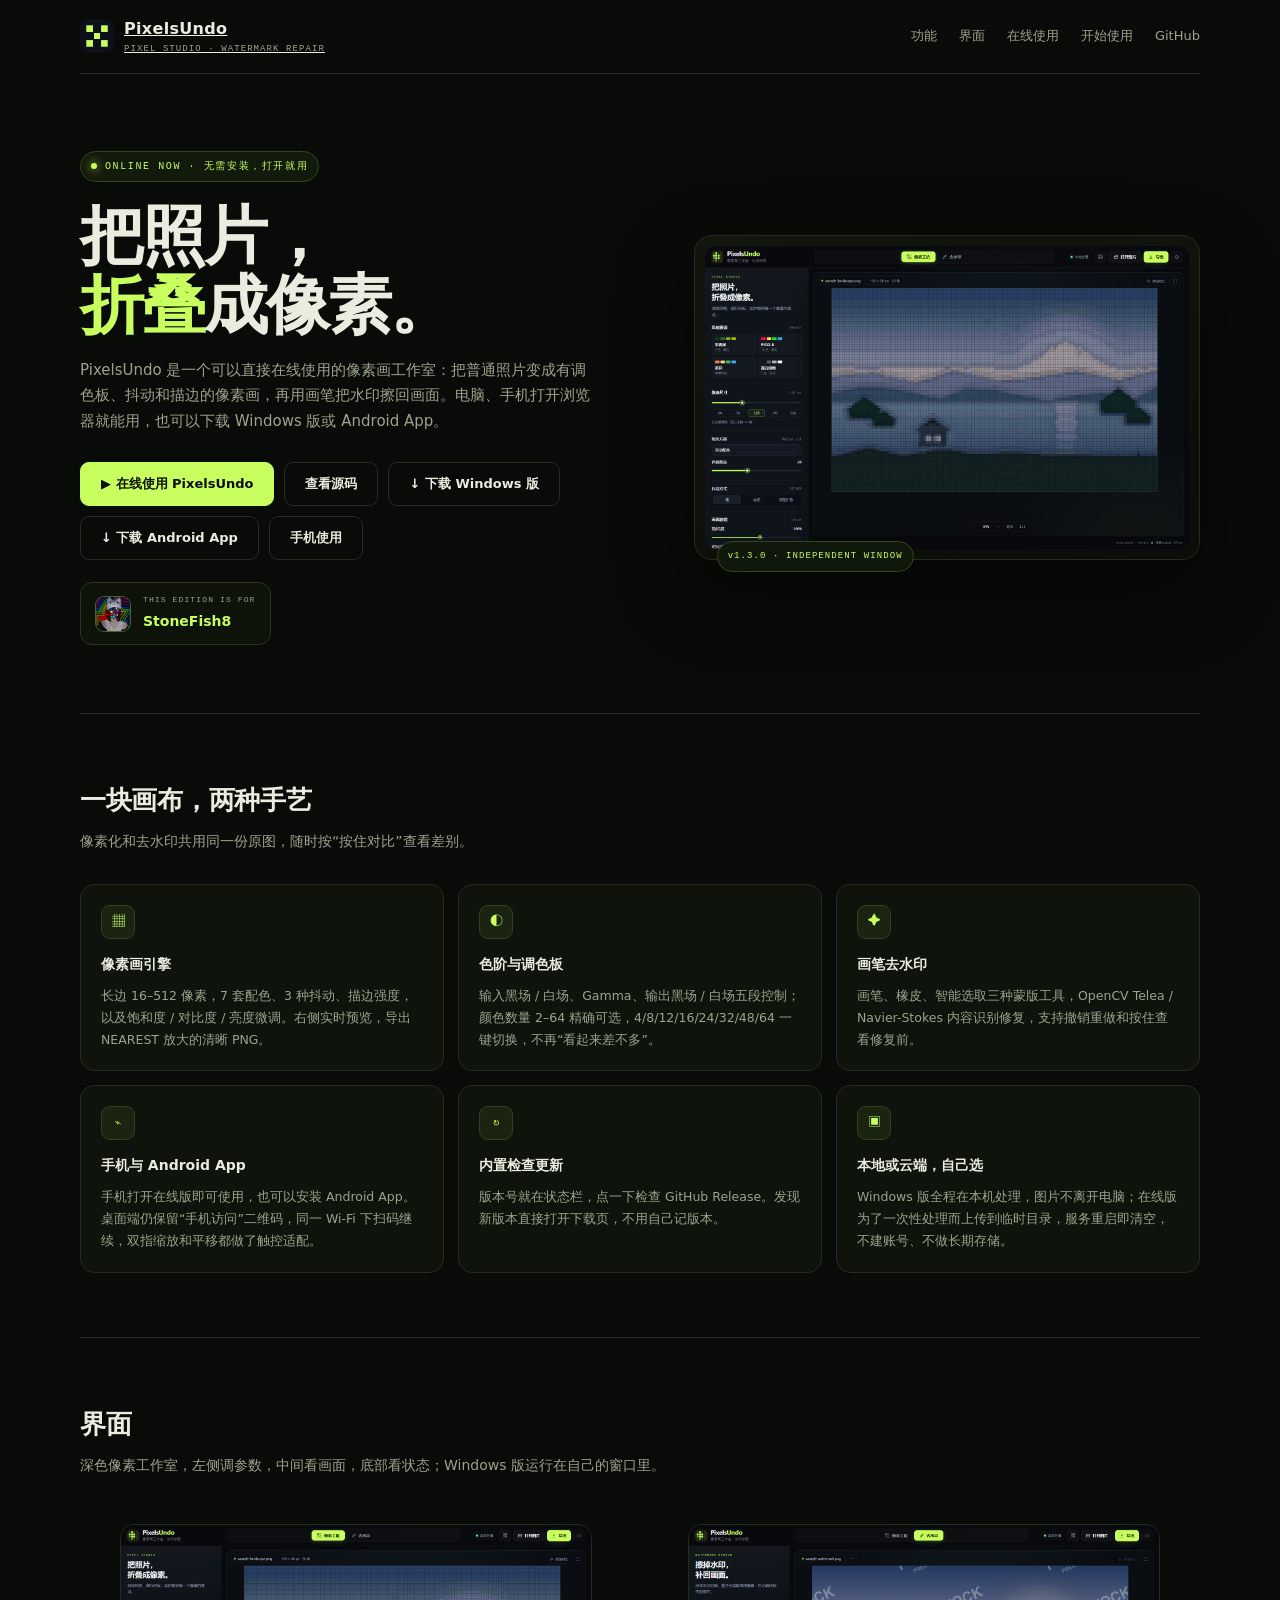
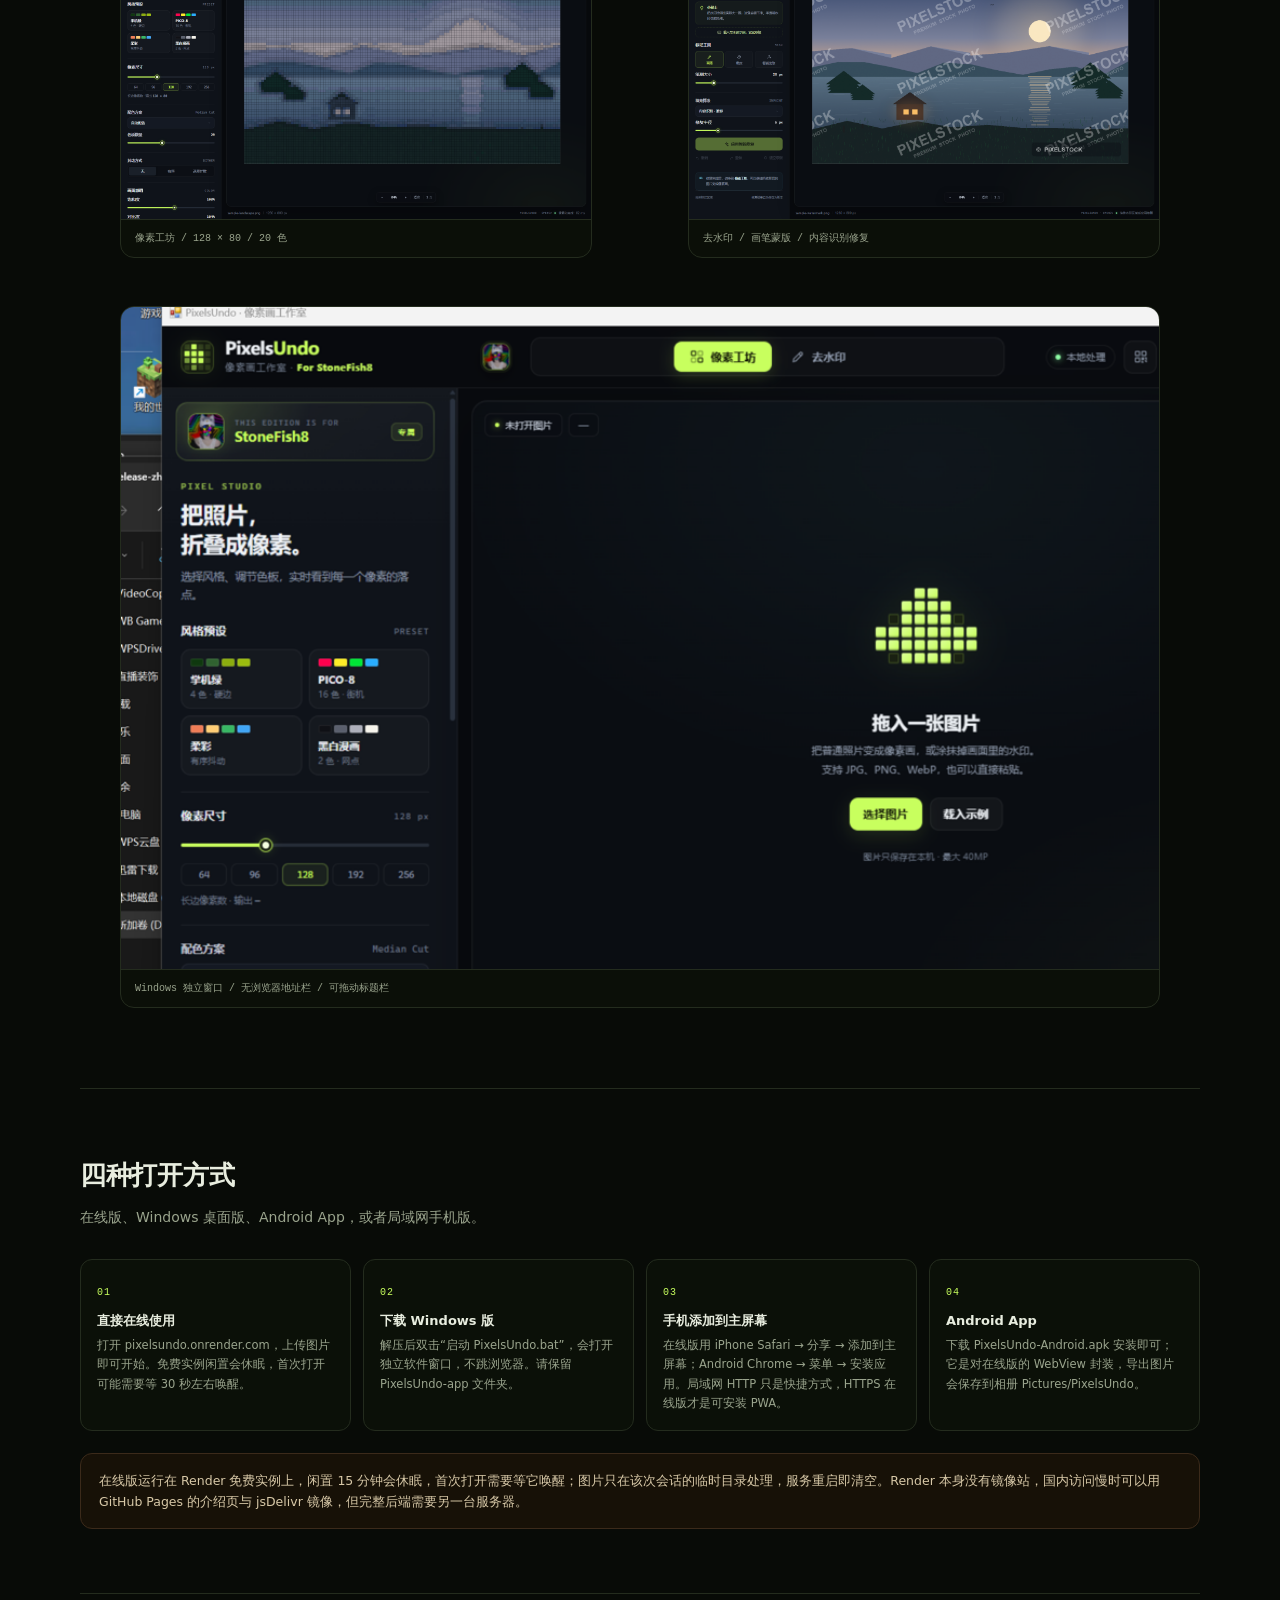
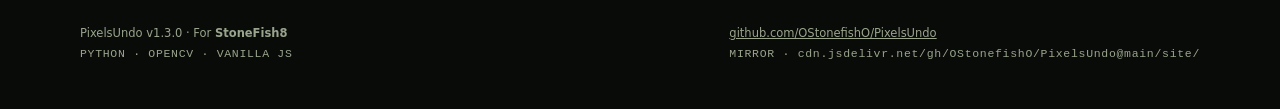
==== commit 6d4027d5: "Release 1.3.0: content-aware watermark repair, adjustable radius, global color select" ====
--- a/site/index.html
+++ b/site/index.html
@@ -1,4 +1,4 @@
-<!doctype html>
+﻿<!doctype html>
 <html lang="zh-CN">
 <head>
 <meta charset="utf-8">
@@ -91,7 +91,7 @@
     </div>
     <div class="hero-card">
       <img src="assets/pixel.png" alt="PixelsUndo 像素工坊界面">
-      <span class="tag">v1.2.0 · INDEPENDENT WINDOW</span>
+      <span class="tag">v1.3.0 · INDEPENDENT WINDOW</span>
     </div>
   </header>
 
@@ -131,7 +131,7 @@
   </section>
 
   <footer>
-    <div>PixelsUndo v1.2.0 · For <b>StoneFish8</b><br><span class="mono">PYTHON · OPENCV · VANILLA JS</span></div>
+    <div>PixelsUndo v1.3.0 · For <b>StoneFish8</b><br><span class="mono">PYTHON · OPENCV · VANILLA JS</span></div>
     <div><a href="https://github.com/OStonefishO/PixelsUndo">github.com/OStonefishO/PixelsUndo</a><br><span class="mono">MIRROR · cdn.jsdelivr.net/gh/OStonefishO/PixelsUndo@main/site/</span></div>
   </footer>
 </div>
@@ -143,3 +143,5 @@
 
 
 
+
+
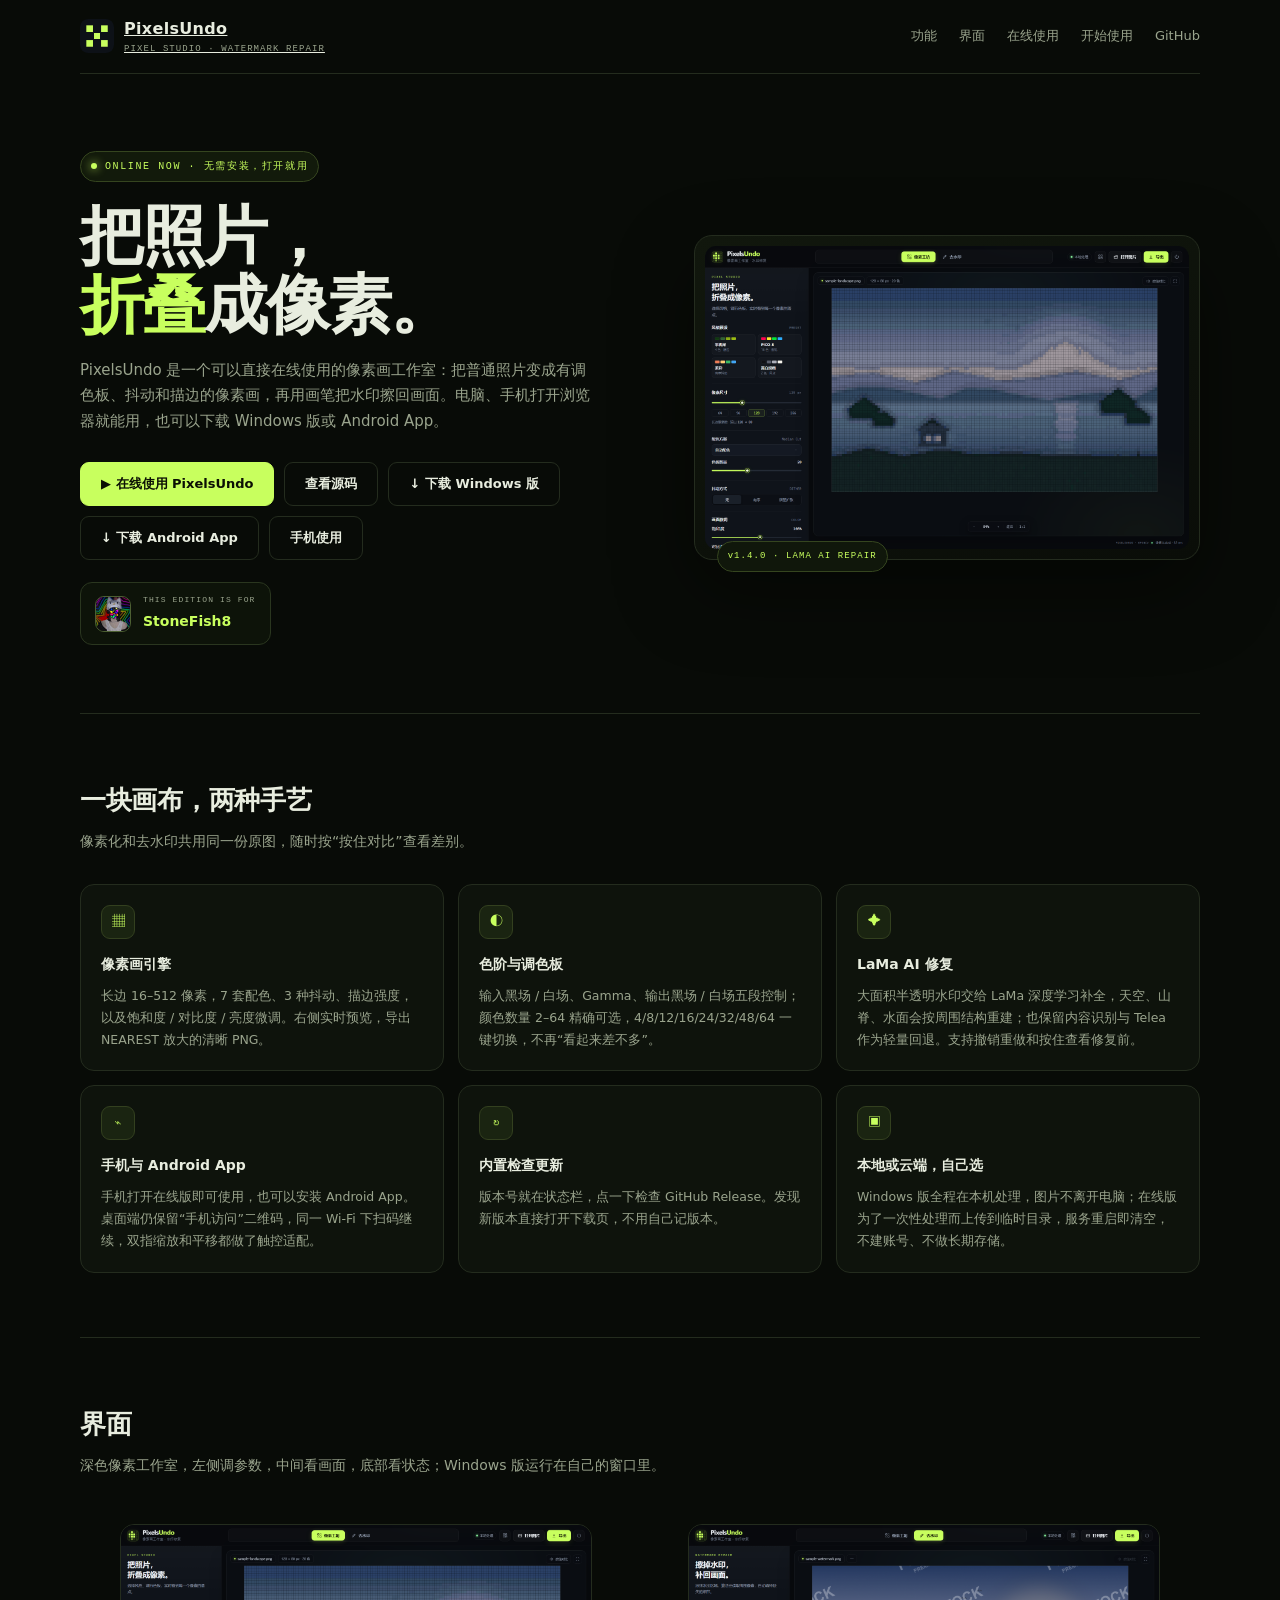
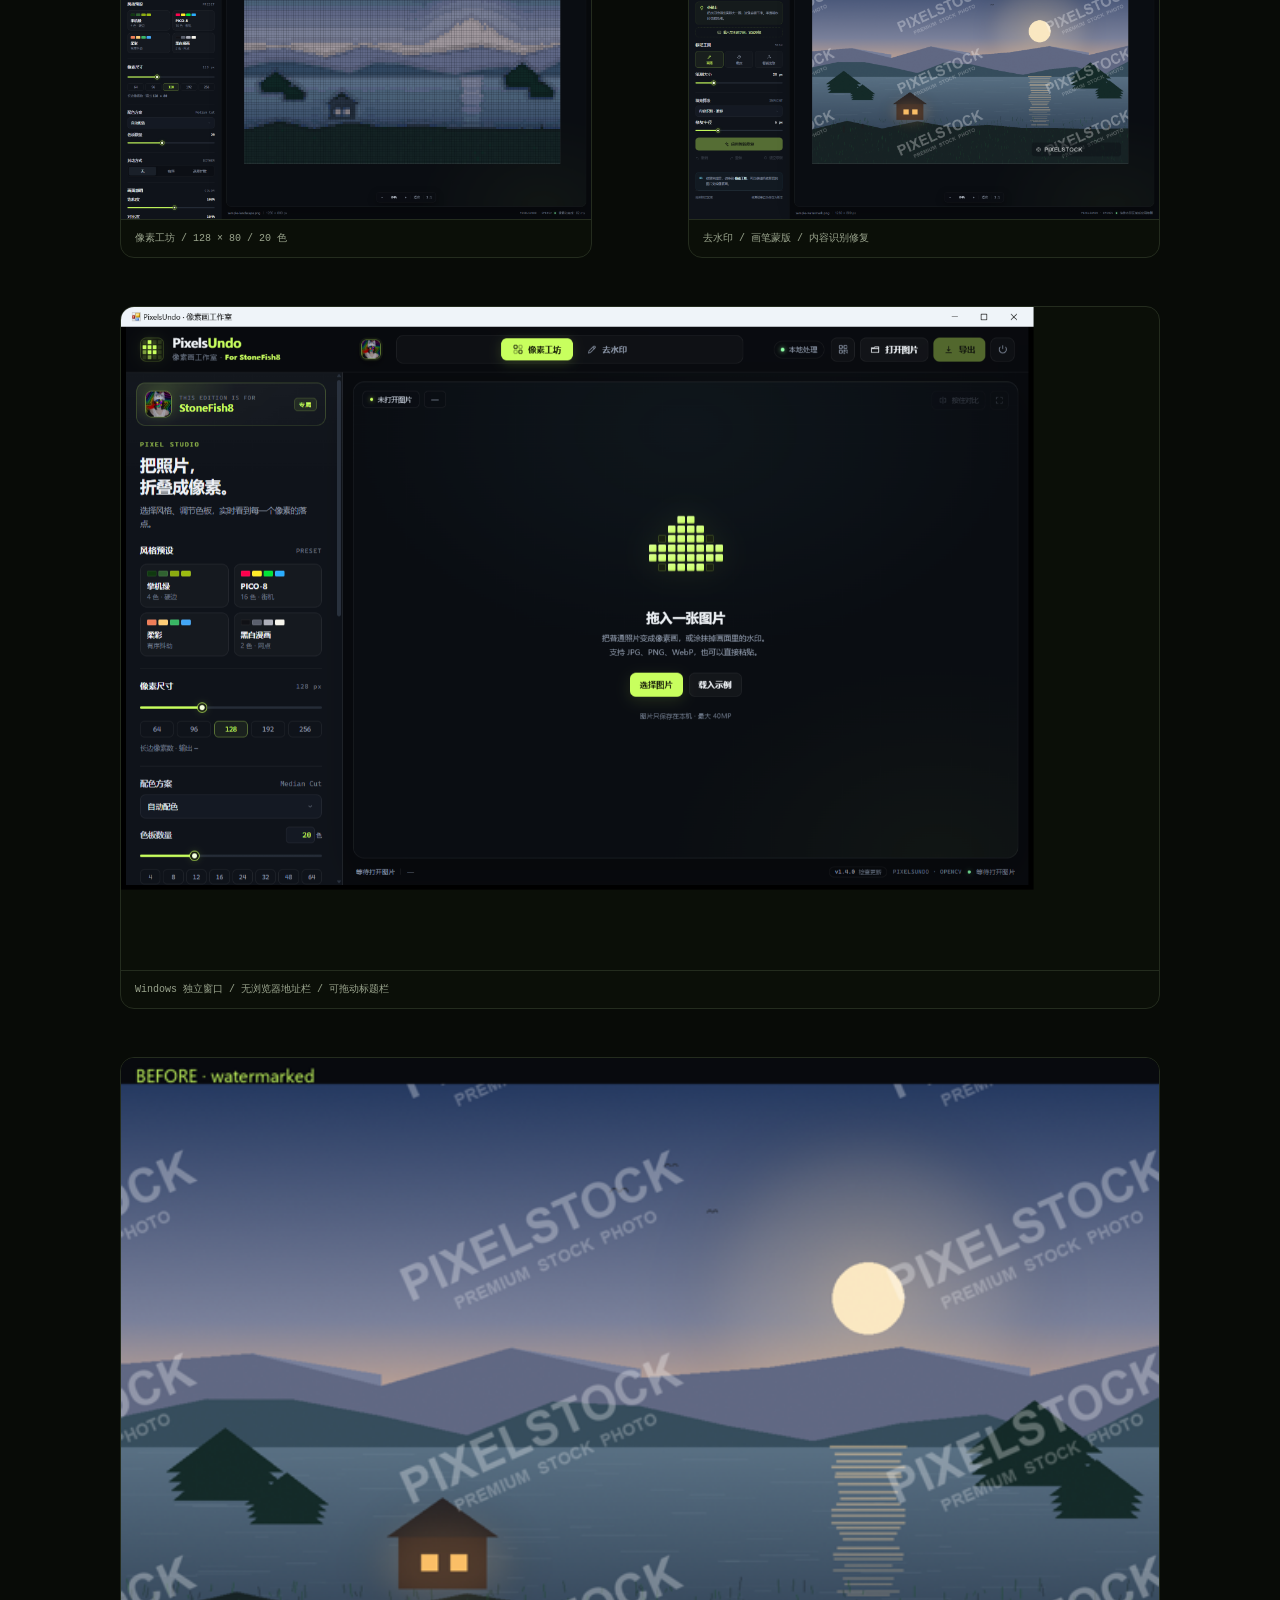
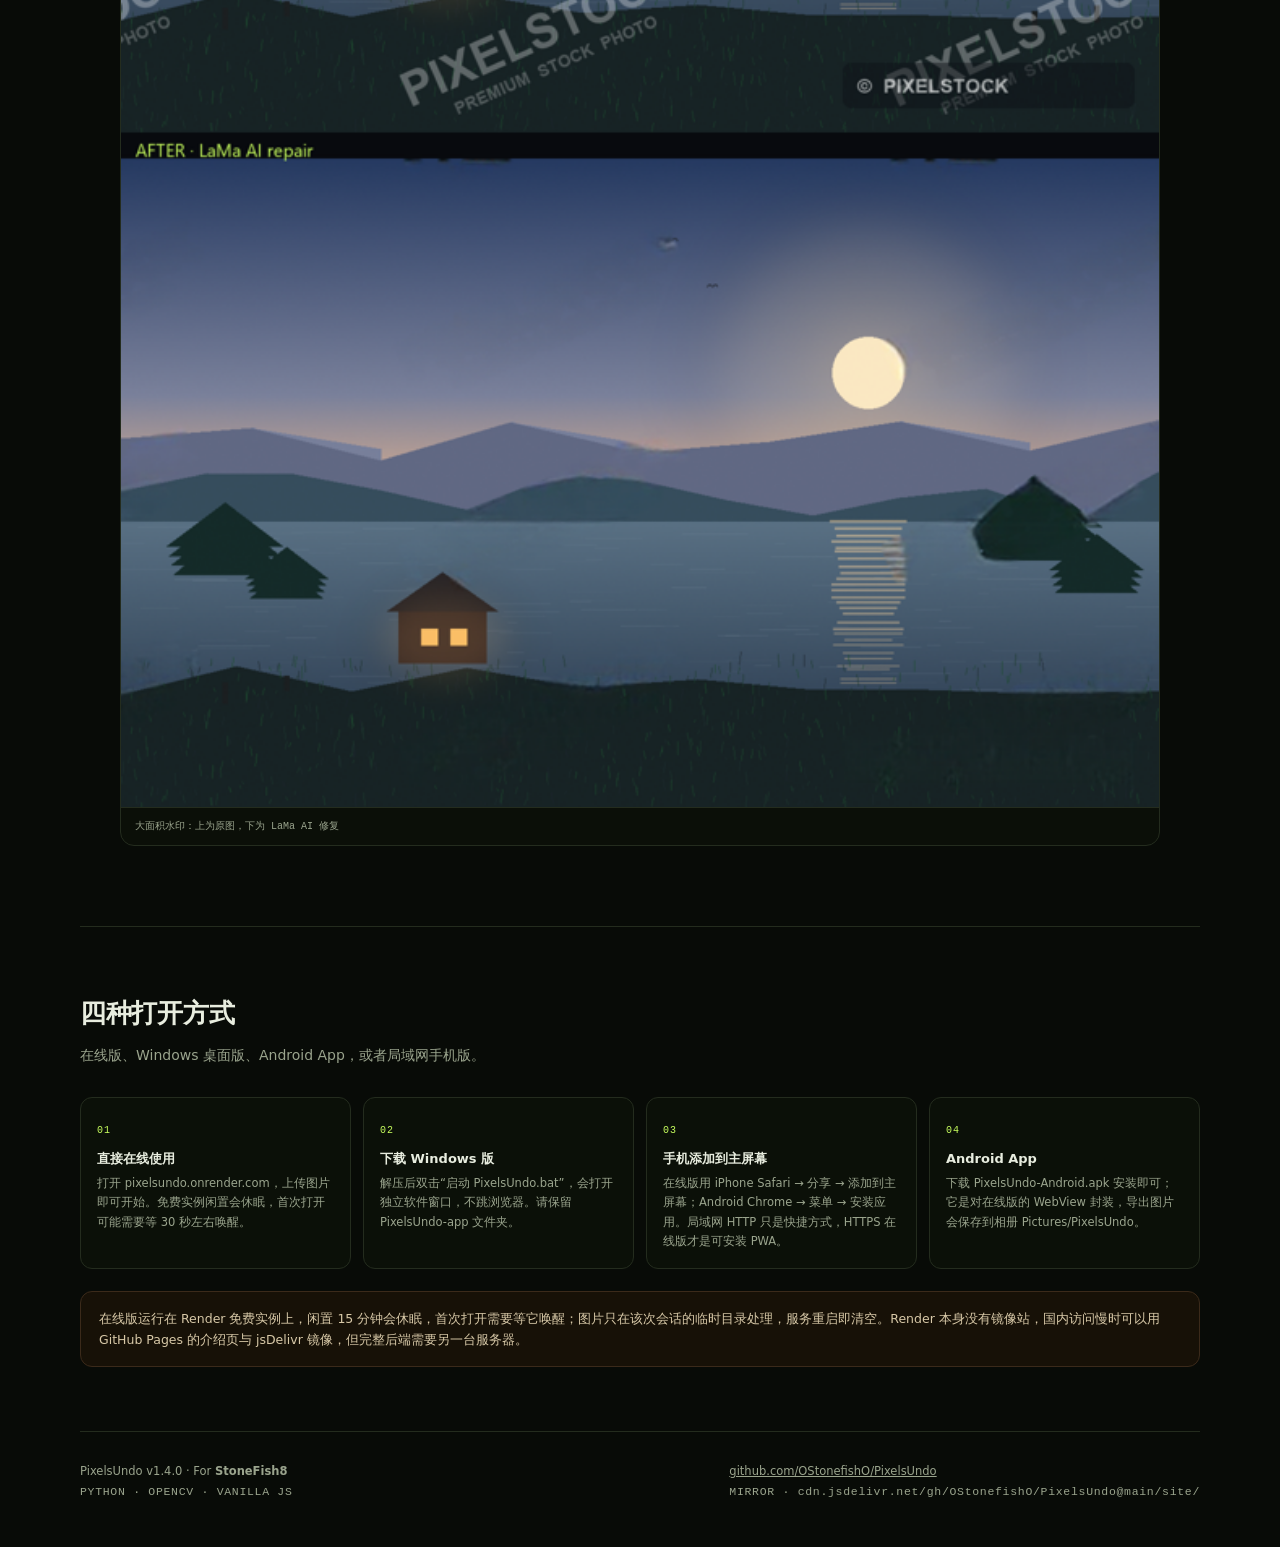
==== commit 140a45d9: "Release 1.4.0: LaMa AI inpainting, better masks and native bundle" ====
--- a/site/index.html
+++ b/site/index.html
@@ -1,147 +1,152 @@
-﻿<!doctype html>
-<html lang="zh-CN">
-<head>
-<meta charset="utf-8">
-<meta name="viewport" content="width=device-width, initial-scale=1, viewport-fit=cover">
-<title>PixelsUndo — 把照片折叠成像素，把水印擦回画面</title>
-<meta name="description" content="PixelsUndo 在线像素画工作室：照片转像素画、色阶与调色板控制、画笔去水印，无需安装，手机和电脑都能直接使用。">
-<meta name="theme-color" content="#0a0d07">
-<link rel="icon" href="assets/icon.png">
-<style>
-:root{--bg:#080b07;--panel:#0e130c;--line:#242c1e;--text:#e8eddf;--muted:#9aa48d;--lime:#c8ff5e;--pink:#ff5c8f;--mono:"Cascadia Code","SFMono-Regular",Consolas,monospace}
-*{box-sizing:border-box}
-html{scroll-behavior:smooth}
-body{margin:0;background:radial-gradient(900px 500px at 80% -10%,#23320d 0%,transparent 60%),var(--bg);color:var(--text);font-family:"Segoe UI","Microsoft YaHei",system-ui,sans-serif;line-height:1.7}
-a{color:inherit}
-.wrap{width:min(1120px,calc(100% - 40px));margin:0 auto}
-nav{display:flex;align-items:center;justify-content:space-between;gap:18px;height:74px;border-bottom:1px solid var(--line)}
-.brand{display:flex;align-items:center;gap:10px;font-weight:800;letter-spacing:.02em}
-.brand img{width:34px;height:34px;border-radius:8px}
-.brand small{display:block;font-family:var(--mono);font-size:9px;color:var(--muted);font-weight:500;letter-spacing:.12em}
-.navlinks{display:flex;gap:22px;font-size:13px;color:var(--muted)}
-.navlinks a{text-decoration:none}.navlinks a:hover{color:var(--lime)}
-.hero{display:grid;grid-template-columns:1.05fr .95fr;gap:54px;align-items:center;padding:76px 0 68px}
-.eyebrow{display:inline-flex;align-items:center;gap:8px;font-family:var(--mono);font-size:10px;letter-spacing:.16em;color:var(--lime);border:1px solid #35451f;background:#121a0b;padding:6px 10px;border-radius:999px}
-.dot{width:6px;height:6px;border-radius:50%;background:var(--lime);box-shadow:0 0 10px var(--lime)}
-h1{font-size:clamp(38px,5.2vw,64px);line-height:1.08;letter-spacing:-.03em;margin:20px 0 18px}
-h1 em{font-style:normal;color:var(--lime)}
-.lead{font-size:15px;color:var(--muted);max-width:520px;margin:0 0 28px}
-.actions{display:flex;flex-wrap:wrap;gap:10px}
-.btn{display:inline-flex;align-items:center;justify-content:center;gap:8px;height:44px;padding:0 20px;border-radius:9px;text-decoration:none;font-weight:700;font-size:13px;border:1px solid var(--line);transition:.18s}
-.btn.primary{background:var(--lime);color:#0b1004;border-color:var(--lime)}
-.btn.primary:hover{filter:brightness(1.08);transform:translateY(-1px)}
-.btn.ghost:hover{border-color:#4b5b36;background:#12180d}
-.hero-card{position:relative;border:1px solid var(--line);border-radius:18px;background:linear-gradient(160deg,#11170d,#0a0d08);padding:10px;box-shadow:0 30px 80px rgba(0,0,0,.45)}
-.hero-card img{display:block;width:100%;border-radius:11px}
-.tag{position:absolute;left:22px;bottom:-13px;background:#10170b;border:1px solid #35451f;color:var(--lime);font-family:var(--mono);font-size:9px;letter-spacing:.12em;padding:7px 10px;border-radius:999px}
-.dedication{display:flex;align-items:center;gap:12px;margin:22px 0 0;padding:10px 14px;border:1px solid #2a361f;border-radius:12px;background:#0d1309;width:max-content;max-width:100%}
-.dedication img{width:36px;height:36px;border-radius:9px;border:1px solid #4c5f32}
-.dedication span{font-family:var(--mono);font-size:8px;letter-spacing:.14em;color:var(--muted);display:block}
-.dedication strong{font-size:14px;color:var(--lime)}
-section{padding:64px 0;border-top:1px solid var(--line)}
-h2{font-size:26px;margin:0 0 8px;letter-spacing:-.01em}
-.sub{color:var(--muted);font-size:14px;margin:0 0 30px}
-.grid{display:grid;grid-template-columns:repeat(3,1fr);gap:14px}
-.card{border:1px solid var(--line);background:var(--panel);border-radius:14px;padding:20px}
-.card .ico{width:34px;height:34px;border-radius:9px;background:#1a2411;border:1px solid #33401f;display:grid;place-items:center;color:var(--lime);font-family:var(--mono);font-size:13px;margin-bottom:14px}
-.card h3{font-size:14px;margin:0 0 8px}
-.card p{margin:0;font-size:12.5px;color:var(--muted);line-height:1.75}
-.shots{display:grid;grid-template-columns:1fr 1fr;gap:16px}
-.shot{border:1px solid var(--line);border-radius:14px;overflow:hidden;background:#0b0f08}
-.shot img{display:block;width:100%;height:auto}
-.shot figcaption{padding:10px 14px;font-family:var(--mono);font-size:10px;color:var(--muted);border-top:1px solid var(--line)}
-.shot.wide{grid-column:1/-1}
-.steps{display:grid;grid-template-columns:repeat(4,1fr);gap:12px;counter-reset:s}
-.step{border:1px solid var(--line);border-radius:12px;padding:16px;background:#0b1008}
-.step:before{counter-increment:s;content:"0" counter(s);font-family:var(--mono);font-size:10px;color:var(--lime);letter-spacing:.1em}
-.step b{display:block;font-size:13px;margin:6px 0 4px}
-.step p{margin:0;color:var(--muted);font-size:11.5px;line-height:1.7}
-.note{border:1px solid #3b2a1a;background:#171107;border-radius:12px;padding:16px 18px;color:#d8c9a8;font-size:12.5px;margin-top:22px}
-footer{border-top:1px solid var(--line);padding:30px 0 46px;color:var(--muted);font-size:11.5px;display:flex;justify-content:space-between;gap:18px;flex-wrap:wrap}
-footer .mono{font-family:var(--mono);letter-spacing:.06em}
-@media(max-width:860px){.hero{grid-template-columns:1fr;gap:34px;padding-top:48px}.grid{grid-template-columns:1fr 1fr}.steps{grid-template-columns:1fr 1fr}.navlinks{display:none}h1{font-size:40px}}
-@media(max-width:560px){.grid,.shots{grid-template-columns:1fr}.steps{grid-template-columns:1fr 1fr}.wrap{width:calc(100% - 28px)}.hero{padding:38px 0 44px}.card{padding:16px}}
-</style>
-</head>
-<body>
-<div class="wrap">
-  <nav>
-    <a class="brand" href="./"><img src="assets/icon.png" alt=""><div>PixelsUndo<small>PIXEL STUDIO · WATERMARK REPAIR</small></div></a>
-    <div class="navlinks">
-      <a href="#features">功能</a><a href="#shots">界面</a><a href="https://pixelsundo.onrender.com/">在线使用</a><a href="#start">开始使用</a><a href="https://github.com/OStonefishO/PixelsUndo">GitHub</a>
-    </div>
-  </nav>
-
-  <header class="hero">
-    <div>
-      <span class="eyebrow"><i class="dot"></i>ONLINE NOW · 无需安装，打开就用</span>
-      <h1>把照片，<br><em>折叠</em>成像素。</h1>
-      <p class="lead">PixelsUndo 是一个可以直接在线使用的像素画工作室：把普通照片变成有调色板、抖动和描边的像素画，再用画笔把水印擦回画面。电脑、手机打开浏览器就能用，也可以下载 Windows 版或 Android App。</p>
-      <div class="actions">
-        <a class="btn primary" href="https://pixelsundo.onrender.com/">▶ 在线使用 PixelsUndo</a>
-        <a class="btn ghost" href="https://github.com/OStonefishO/PixelsUndo">查看源码</a>
-        <a class="btn ghost" href="https://github.com/OStonefishO/PixelsUndo/releases/latest">↓ 下载 Windows 版</a>
-        <a class="btn ghost" href="https://github.com/OStonefishO/PixelsUndo/releases/latest/download/PixelsUndo-Android.apk">↓ 下载 Android App</a>
-        <a class="btn ghost" href="#start">手机使用</a>
-      </div>
-      <div class="dedication">
-        <img src="assets/avatar.png" alt="StoneFish8">
-        <div><span>THIS EDITION IS FOR</span><strong>StoneFish8</strong></div>
-      </div>
-    </div>
-    <div class="hero-card">
-      <img src="assets/pixel.png" alt="PixelsUndo 像素工坊界面">
-      <span class="tag">v1.3.0 · INDEPENDENT WINDOW</span>
-    </div>
-  </header>
-
-  <section id="features">
-    <h2>一块画布，两种手艺</h2>
-    <p class="sub">像素化和去水印共用同一份原图，随时按“按住对比”查看差别。</p>
-    <div class="grid">
-      <article class="card"><div class="ico">▦</div><h3>像素画引擎</h3><p>长边 16–512 像素，7 套配色、3 种抖动、描边强度，以及饱和度 / 对比度 / 亮度微调。右侧实时预览，导出 NEAREST 放大的清晰 PNG。</p></article>
-      <article class="card"><div class="ico">◐</div><h3>色阶与调色板</h3><p>输入黑场 / 白场、Gamma、输出黑场 / 白场五段控制；颜色数量 2–64 精确可选，4/8/12/16/24/32/48/64 一键切换，不再“看起来差不多”。</p></article>
-      <article class="card"><div class="ico">✦</div><h3>画笔去水印</h3><p>画笔、橡皮、智能选取三种蒙版工具，OpenCV Telea / Navier-Stokes 内容识别修复，支持撤销重做和按住查看修复前。</p></article>
-      <article class="card"><div class="ico">⌁</div><h3>手机与 Android App</h3><p>手机打开在线版即可使用，也可以安装 Android App。桌面端仍保留“手机访问”二维码，同一 Wi-Fi 下扫码继续，双指缩放和平移都做了触控适配。</p></article>
-      <article class="card"><div class="ico">↻</div><h3>内置检查更新</h3><p>版本号就在状态栏，点一下检查 GitHub Release。发现新版本直接打开下载页，不用自己记版本。</p></article>
-      <article class="card"><div class="ico">▣</div><h3>本地或云端，自己选</h3><p>Windows 版全程在本机处理，图片不离开电脑；在线版为了一次性处理而上传到临时目录，服务重启即清空，不建账号、不做长期存储。</p></article>
-    </div>
-  </section>
-
-  <section id="shots">
-    <h2>界面</h2>
-    <p class="sub">深色像素工作室，左侧调参数，中间看画面，底部看状态；Windows 版运行在自己的窗口里。</p>
-    <div class="shots">
-      <figure class="shot"><img src="assets/pixel.png" alt="像素工坊"><figcaption>像素工坊 / 128 × 80 / 20 色</figcaption></figure>
-      <figure class="shot"><img src="assets/clean.png" alt="去水印"><figcaption>去水印 / 画笔蒙版 / 内容识别修复</figcaption></figure>
-      <figure class="shot wide"><img src="assets/native.png" alt="PixelsUndo 独立桌面窗口"><figcaption>Windows 独立窗口 / 无浏览器地址栏 / 可拖动标题栏</figcaption></figure>
-    </div>
-  </section>
-
-  <section id="start">
-    <h2>四种打开方式</h2>
-    <p class="sub">在线版、Windows 桌面版、Android App，或者局域网手机版。</p>
-    <div class="steps">
-      <div class="step"><b>直接在线使用</b><p>打开 pixelsundo.onrender.com，上传图片即可开始。免费实例闲置会休眠，首次打开可能需要等 30 秒左右唤醒。</p></div>
-      <div class="step"><b>下载 Windows 版</b><p>解压后双击“启动 PixelsUndo.bat”，会打开独立软件窗口，不跳浏览器。请保留 PixelsUndo-app 文件夹。</p></div>
-      <div class="step"><b>手机添加到主屏幕</b><p>在线版用 iPhone Safari → 分享 → 添加到主屏幕；Android Chrome → 菜单 → 安装应用。局域网 HTTP 只是快捷方式，HTTPS 在线版才是可安装 PWA。</p></div>
-      <div class="step"><b>Android App</b><p>下载 PixelsUndo-Android.apk 安装即可；它是对在线版的 WebView 封装，导出图片会保存到相册 Pictures/PixelsUndo。</p></div>
-    </div>
-    <div class="note">在线版运行在 Render 免费实例上，闲置 15 分钟会休眠，首次打开需要等它唤醒；图片只在该次会话的临时目录处理，服务重启即清空。Render 本身没有镜像站，国内访问慢时可以用 GitHub Pages 的介绍页与 jsDelivr 镜像，但完整后端需要另一台服务器。</div>
-  </section>
-
-  <footer>
-    <div>PixelsUndo v1.3.0 · For <b>StoneFish8</b><br><span class="mono">PYTHON · OPENCV · VANILLA JS</span></div>
-    <div><a href="https://github.com/OStonefishO/PixelsUndo">github.com/OStonefishO/PixelsUndo</a><br><span class="mono">MIRROR · cdn.jsdelivr.net/gh/OStonefishO/PixelsUndo@main/site/</span></div>
-  </footer>
-</div>
-</body>
-</html>
-
-
-
-
-
-
-
-
+﻿<!doctype html>
+<html lang="zh-CN">
+<head>
+<meta charset="utf-8">
+<meta name="viewport" content="width=device-width, initial-scale=1, viewport-fit=cover">
+<title>PixelsUndo — 把照片折叠成像素，把水印擦回画面</title>
+<meta name="description" content="PixelsUndo 在线像素画工作室：照片转像素画、色阶与调色板控制、画笔去水印，无需安装，手机和电脑都能直接使用。">
+<meta name="theme-color" content="#0a0d07">
+<link rel="icon" href="assets/icon.png">
+<style>
+:root{--bg:#080b07;--panel:#0e130c;--line:#242c1e;--text:#e8eddf;--muted:#9aa48d;--lime:#c8ff5e;--pink:#ff5c8f;--mono:"Cascadia Code","SFMono-Regular",Consolas,monospace}
+*{box-sizing:border-box}
+html{scroll-behavior:smooth}
+body{margin:0;background:radial-gradient(900px 500px at 80% -10%,#23320d 0%,transparent 60%),var(--bg);color:var(--text);font-family:"Segoe UI","Microsoft YaHei",system-ui,sans-serif;line-height:1.7}
+a{color:inherit}
+.wrap{width:min(1120px,calc(100% - 40px));margin:0 auto}
+nav{display:flex;align-items:center;justify-content:space-between;gap:18px;height:74px;border-bottom:1px solid var(--line)}
+.brand{display:flex;align-items:center;gap:10px;font-weight:800;letter-spacing:.02em}
+.brand img{width:34px;height:34px;border-radius:8px}
+.brand small{display:block;font-family:var(--mono);font-size:9px;color:var(--muted);font-weight:500;letter-spacing:.12em}
+.navlinks{display:flex;gap:22px;font-size:13px;color:var(--muted)}
+.navlinks a{text-decoration:none}.navlinks a:hover{color:var(--lime)}
+.hero{display:grid;grid-template-columns:1.05fr .95fr;gap:54px;align-items:center;padding:76px 0 68px}
+.eyebrow{display:inline-flex;align-items:center;gap:8px;font-family:var(--mono);font-size:10px;letter-spacing:.16em;color:var(--lime);border:1px solid #35451f;background:#121a0b;padding:6px 10px;border-radius:999px}
+.dot{width:6px;height:6px;border-radius:50%;background:var(--lime);box-shadow:0 0 10px var(--lime)}
+h1{font-size:clamp(38px,5.2vw,64px);line-height:1.08;letter-spacing:-.03em;margin:20px 0 18px}
+h1 em{font-style:normal;color:var(--lime)}
+.lead{font-size:15px;color:var(--muted);max-width:520px;margin:0 0 28px}
+.actions{display:flex;flex-wrap:wrap;gap:10px}
+.btn{display:inline-flex;align-items:center;justify-content:center;gap:8px;height:44px;padding:0 20px;border-radius:9px;text-decoration:none;font-weight:700;font-size:13px;border:1px solid var(--line);transition:.18s}
+.btn.primary{background:var(--lime);color:#0b1004;border-color:var(--lime)}
+.btn.primary:hover{filter:brightness(1.08);transform:translateY(-1px)}
+.btn.ghost:hover{border-color:#4b5b36;background:#12180d}
+.hero-card{position:relative;border:1px solid var(--line);border-radius:18px;background:linear-gradient(160deg,#11170d,#0a0d08);padding:10px;box-shadow:0 30px 80px rgba(0,0,0,.45)}
+.hero-card img{display:block;width:100%;border-radius:11px}
+.tag{position:absolute;left:22px;bottom:-13px;background:#10170b;border:1px solid #35451f;color:var(--lime);font-family:var(--mono);font-size:9px;letter-spacing:.12em;padding:7px 10px;border-radius:999px}
+.dedication{display:flex;align-items:center;gap:12px;margin:22px 0 0;padding:10px 14px;border:1px solid #2a361f;border-radius:12px;background:#0d1309;width:max-content;max-width:100%}
+.dedication img{width:36px;height:36px;border-radius:9px;border:1px solid #4c5f32}
+.dedication span{font-family:var(--mono);font-size:8px;letter-spacing:.14em;color:var(--muted);display:block}
+.dedication strong{font-size:14px;color:var(--lime)}
+section{padding:64px 0;border-top:1px solid var(--line)}
+h2{font-size:26px;margin:0 0 8px;letter-spacing:-.01em}
+.sub{color:var(--muted);font-size:14px;margin:0 0 30px}
+.grid{display:grid;grid-template-columns:repeat(3,1fr);gap:14px}
+.card{border:1px solid var(--line);background:var(--panel);border-radius:14px;padding:20px}
+.card .ico{width:34px;height:34px;border-radius:9px;background:#1a2411;border:1px solid #33401f;display:grid;place-items:center;color:var(--lime);font-family:var(--mono);font-size:13px;margin-bottom:14px}
+.card h3{font-size:14px;margin:0 0 8px}
+.card p{margin:0;font-size:12.5px;color:var(--muted);line-height:1.75}
+.shots{display:grid;grid-template-columns:1fr 1fr;gap:16px}
+.shot{border:1px solid var(--line);border-radius:14px;overflow:hidden;background:#0b0f08}
+.shot img{display:block;width:100%;height:auto}
+.shot figcaption{padding:10px 14px;font-family:var(--mono);font-size:10px;color:var(--muted);border-top:1px solid var(--line)}
+.shot.wide{grid-column:1/-1}
+.steps{display:grid;grid-template-columns:repeat(4,1fr);gap:12px;counter-reset:s}
+.step{border:1px solid var(--line);border-radius:12px;padding:16px;background:#0b1008}
+.step:before{counter-increment:s;content:"0" counter(s);font-family:var(--mono);font-size:10px;color:var(--lime);letter-spacing:.1em}
+.step b{display:block;font-size:13px;margin:6px 0 4px}
+.step p{margin:0;color:var(--muted);font-size:11.5px;line-height:1.7}
+.note{border:1px solid #3b2a1a;background:#171107;border-radius:12px;padding:16px 18px;color:#d8c9a8;font-size:12.5px;margin-top:22px}
+footer{border-top:1px solid var(--line);padding:30px 0 46px;color:var(--muted);font-size:11.5px;display:flex;justify-content:space-between;gap:18px;flex-wrap:wrap}
+footer .mono{font-family:var(--mono);letter-spacing:.06em}
+@media(max-width:860px){.hero{grid-template-columns:1fr;gap:34px;padding-top:48px}.grid{grid-template-columns:1fr 1fr}.steps{grid-template-columns:1fr 1fr}.navlinks{display:none}h1{font-size:40px}}
+@media(max-width:560px){.grid,.shots{grid-template-columns:1fr}.steps{grid-template-columns:1fr 1fr}.wrap{width:calc(100% - 28px)}.hero{padding:38px 0 44px}.card{padding:16px}}
+</style>
+</head>
+<body>
+<div class="wrap">
+  <nav>
+    <a class="brand" href="./"><img src="assets/icon.png" alt=""><div>PixelsUndo<small>PIXEL STUDIO · WATERMARK REPAIR</small></div></a>
+    <div class="navlinks">
+      <a href="#features">功能</a><a href="#shots">界面</a><a href="https://pixelsundo.onrender.com/">在线使用</a><a href="#start">开始使用</a><a href="https://github.com/OStonefishO/PixelsUndo">GitHub</a>
+    </div>
+  </nav>
+
+  <header class="hero">
+    <div>
+      <span class="eyebrow"><i class="dot"></i>ONLINE NOW · 无需安装，打开就用</span>
+      <h1>把照片，<br><em>折叠</em>成像素。</h1>
+      <p class="lead">PixelsUndo 是一个可以直接在线使用的像素画工作室：把普通照片变成有调色板、抖动和描边的像素画，再用画笔把水印擦回画面。电脑、手机打开浏览器就能用，也可以下载 Windows 版或 Android App。</p>
+      <div class="actions">
+        <a class="btn primary" href="https://pixelsundo.onrender.com/">▶ 在线使用 PixelsUndo</a>
+        <a class="btn ghost" href="https://github.com/OStonefishO/PixelsUndo">查看源码</a>
+        <a class="btn ghost" href="https://github.com/OStonefishO/PixelsUndo/releases/latest">↓ 下载 Windows 版</a>
+        <a class="btn ghost" href="https://github.com/OStonefishO/PixelsUndo/releases/latest/download/PixelsUndo-Android.apk">↓ 下载 Android App</a>
+        <a class="btn ghost" href="#start">手机使用</a>
+      </div>
+      <div class="dedication">
+        <img src="assets/avatar.png" alt="StoneFish8">
+        <div><span>THIS EDITION IS FOR</span><strong>StoneFish8</strong></div>
+      </div>
+    </div>
+    <div class="hero-card">
+      <img src="assets/pixel.png" alt="PixelsUndo 像素工坊界面">
+      <span class="tag">v1.4.0 · LAMA AI REPAIR</span>
+    </div>
+  </header>
+
+  <section id="features">
+    <h2>一块画布，两种手艺</h2>
+    <p class="sub">像素化和去水印共用同一份原图，随时按“按住对比”查看差别。</p>
+    <div class="grid">
+      <article class="card"><div class="ico">▦</div><h3>像素画引擎</h3><p>长边 16–512 像素，7 套配色、3 种抖动、描边强度，以及饱和度 / 对比度 / 亮度微调。右侧实时预览，导出 NEAREST 放大的清晰 PNG。</p></article>
+      <article class="card"><div class="ico">◐</div><h3>色阶与调色板</h3><p>输入黑场 / 白场、Gamma、输出黑场 / 白场五段控制；颜色数量 2–64 精确可选，4/8/12/16/24/32/48/64 一键切换，不再“看起来差不多”。</p></article>
+      <article class="card"><div class="ico">✦</div><h3>LaMa AI 修复</h3><p>大面积半透明水印交给 LaMa 深度学习补全，天空、山脊、水面会按周围结构重建；也保留内容识别与 Telea 作为轻量回退。支持撤销重做和按住查看修复前。</p></article>
+      <article class="card"><div class="ico">⌁</div><h3>手机与 Android App</h3><p>手机打开在线版即可使用，也可以安装 Android App。桌面端仍保留“手机访问”二维码，同一 Wi-Fi 下扫码继续，双指缩放和平移都做了触控适配。</p></article>
+      <article class="card"><div class="ico">↻</div><h3>内置检查更新</h3><p>版本号就在状态栏，点一下检查 GitHub Release。发现新版本直接打开下载页，不用自己记版本。</p></article>
+      <article class="card"><div class="ico">▣</div><h3>本地或云端，自己选</h3><p>Windows 版全程在本机处理，图片不离开电脑；在线版为了一次性处理而上传到临时目录，服务重启即清空，不建账号、不做长期存储。</p></article>
+    </div>
+  </section>
+
+  <section id="shots">
+    <h2>界面</h2>
+    <p class="sub">深色像素工作室，左侧调参数，中间看画面，底部看状态；Windows 版运行在自己的窗口里。</p>
+    <div class="shots">
+      <figure class="shot"><img src="assets/pixel.png" alt="像素工坊"><figcaption>像素工坊 / 128 × 80 / 20 色</figcaption></figure>
+      <figure class="shot"><img src="assets/clean.png" alt="去水印"><figcaption>去水印 / 画笔蒙版 / 内容识别修复</figcaption></figure>
+      <figure class="shot wide"><img src="assets/native.png" alt="PixelsUndo 独立桌面窗口"><figcaption>Windows 独立窗口 / 无浏览器地址栏 / 可拖动标题栏</figcaption></figure>
+      <figure class="shot wide"><img src="assets/lama.png" alt="LaMa AI 去水印前后对比"><figcaption>大面积水印：上为原图，下为 LaMa AI 修复</figcaption></figure>
+    </div>
+  </section>
+
+  <section id="start">
+    <h2>四种打开方式</h2>
+    <p class="sub">在线版、Windows 桌面版、Android App，或者局域网手机版。</p>
+    <div class="steps">
+      <div class="step"><b>直接在线使用</b><p>打开 pixelsundo.onrender.com，上传图片即可开始。免费实例闲置会休眠，首次打开可能需要等 30 秒左右唤醒。</p></div>
+      <div class="step"><b>下载 Windows 版</b><p>解压后双击“启动 PixelsUndo.bat”，会打开独立软件窗口，不跳浏览器。请保留 PixelsUndo-app 文件夹。</p></div>
+      <div class="step"><b>手机添加到主屏幕</b><p>在线版用 iPhone Safari → 分享 → 添加到主屏幕；Android Chrome → 菜单 → 安装应用。局域网 HTTP 只是快捷方式，HTTPS 在线版才是可安装 PWA。</p></div>
+      <div class="step"><b>Android App</b><p>下载 PixelsUndo-Android.apk 安装即可；它是对在线版的 WebView 封装，导出图片会保存到相册 Pictures/PixelsUndo。</p></div>
+    </div>
+    <div class="note">在线版运行在 Render 免费实例上，闲置 15 分钟会休眠，首次打开需要等它唤醒；图片只在该次会话的临时目录处理，服务重启即清空。Render 本身没有镜像站，国内访问慢时可以用 GitHub Pages 的介绍页与 jsDelivr 镜像，但完整后端需要另一台服务器。</div>
+  </section>
+
+  <footer>
+    <div>PixelsUndo v1.4.0 · For <b>StoneFish8</b><br><span class="mono">PYTHON · OPENCV · VANILLA JS</span></div>
+    <div><a href="https://github.com/OStonefishO/PixelsUndo">github.com/OStonefishO/PixelsUndo</a><br><span class="mono">MIRROR · cdn.jsdelivr.net/gh/OStonefishO/PixelsUndo@main/site/</span></div>
+  </footer>
+</div>
+</body>
+</html>
+
+
+
+
+
+
+
+
+
+
+
+
